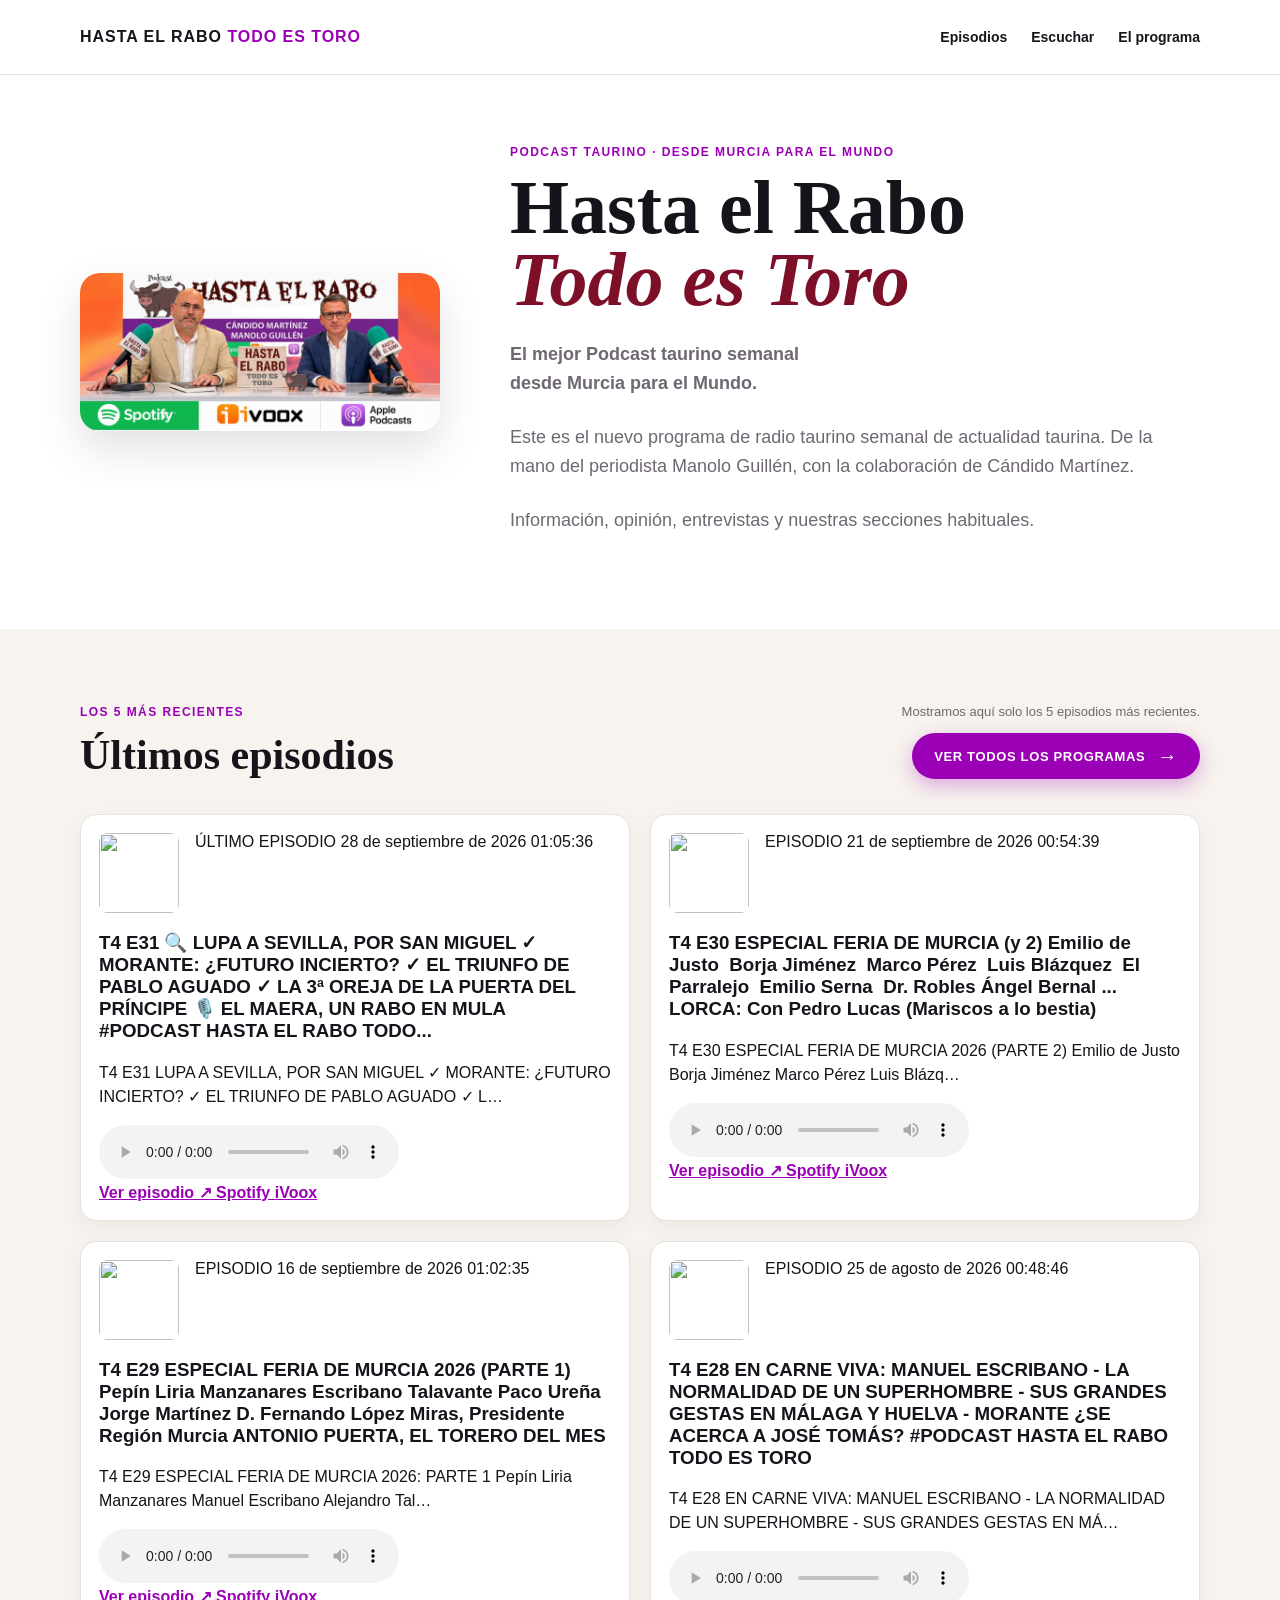
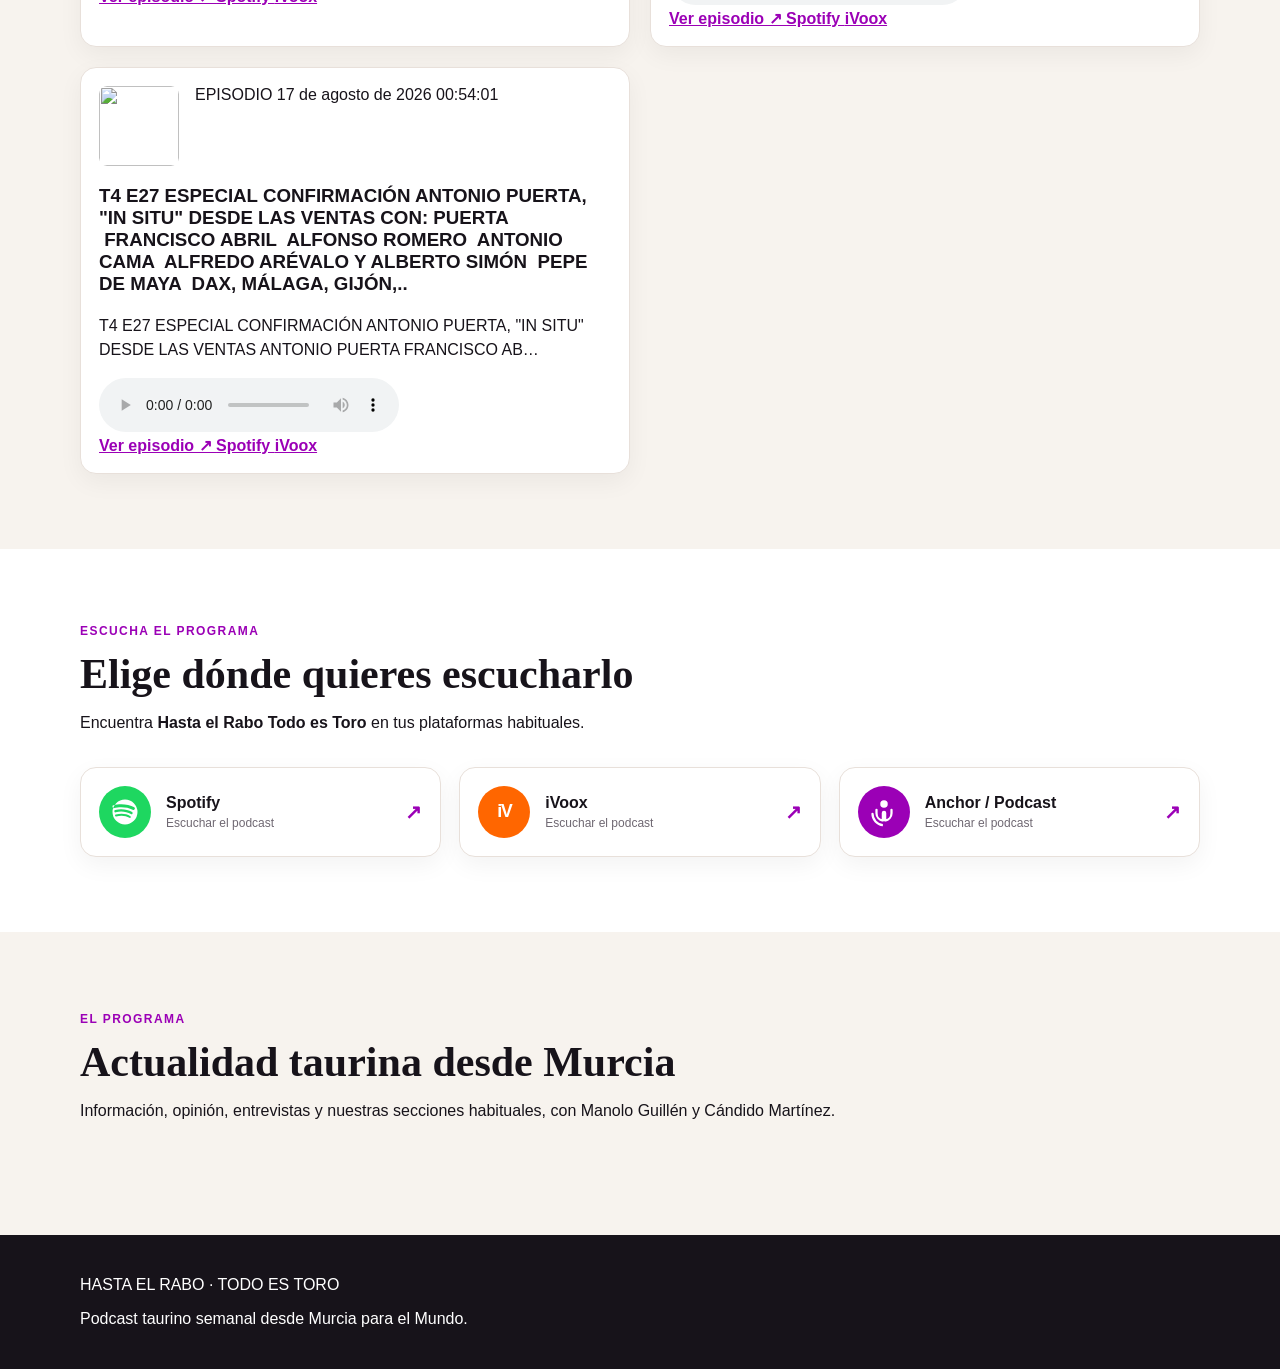
==== index.html @ 79353862 "Revise index.html for podcast branding and metadata Updated HTML structure and metadata for the podc" ====
<!doctype html>
<html lang="es">
<head>
  <meta charset="utf-8">
  <meta name="viewport" content="width=device-width, initial-scale=1">

  <title>Hasta el Rabo Todo es Toro | Podcast taurino</title>

  <meta name="description" content="El mejor Podcast taurino semanal desde Murcia para el Mundo. Información, opinión, entrevistas y actualidad taurina con Manolo Guillén y Cándido Martínez.">

  <link rel="icon" href="favicon.svg" type="image/svg+xml">

  <link rel="stylesheet" href="styles.css?v=11">
</head>

<body>

<header class="topbar">
  <div class="wrap topbar-inner">

    <a class="brand" href="#inicio" aria-label="Hasta el Rabo Todo es Toro">
      HASTA EL RABO <span>TODO ES TORO</span>
    </a>

    <nav aria-label="Navegación principal">
      <a href="#episodios">Episodios</a>
      <a href="#escuchar">Escuchar</a>
      <a href="#programa">El programa</a>
    </nav>

  </div>
</header>

<main id="inicio">

<section class="hero">
  <div class="wrap">

    <div class="logo-card">
      <img
        src="hero.jpg"
        alt="Hasta el Rabo Todo es Toro"
        class="logo"
      >
    </div>

    <div class="hero-copy">

      <p class="kicker">
        PODCAST TAURINO · DESDE MURCIA PARA EL MUNDO
      </p>

      <h1>
        Hasta el Rabo<br>
        <em>Todo es Toro</em>
      </h1>

      <p class="intro">
        <strong>
          El mejor Podcast taurino semanal<br>
          desde Murcia para el Mundo.
        </strong>
      </p>

      <p class="intro">
        Este es el nuevo programa de radio taurino semanal
        de actualidad taurina. De la mano del periodista
        Manolo Guillén, con la colaboración de Cándido Martínez.
      </p>

      <p class="intro">
        Información, opinión, entrevistas y nuestras secciones habituales.
      </p>

    </div>
  </div>
</section>


<section id="episodios" class="episodes-section">

  <div class="wrap">

    <div class="section-heading episode-heading">

      <div>
        <p class="kicker">
          LOS 5 MÁS RECIENTES
        </p>

        <h2>
          Últimos episodios
        </h2>
      </div>

      <div class="rss-note">

        <p>
          Mostramos aquí solo los 5 episodios más recientes.
        </p>

        <a
          class="previous-episodes-button"
          href="episodios.html"
        >
          <span>
            VER TODOS LOS PROGRAMAS
          </span>

          <strong>
            →
          </strong>
        </a>

      </div>
    </div>

    <div
      id="episodes"
      class="episodes-grid"
      aria-live="polite"
    >
      <div class="loading-card">
        Cargando los últimos episodios…
      </div>
    </div>

  </div>
</section>


<section id="escuchar" class="listen-section">

  <div class="wrap">

    <div class="section-heading">

      <p class="kicker">
        ESCUCHA EL PROGRAMA
      </p>

      <h2>
        Elige dónde quieres escucharlo
      </h2>

      <p>
        Encuentra
        <strong>Hasta el Rabo Todo es Toro</strong>
        en tus plataformas habituales.
      </p>

    </div>

    <div class="platform-grid platform-grid-3">

      <a
        class="platform spotify"
        href="https://open.spotify.com/s/gckqUoL"
        target="_blank"
        rel="noopener"
      >

        <span
          class="platform-icon spotify-icon"
          aria-hidden="true"
        >
          <svg
            viewBox="0 0 24 24"
            xmlns="http://www.w3.org/2000/svg"
          >
            <path
              fill="currentColor"
              d="M12 2a10 10 0 1 0 0 20 10 10 0 0 0 0-20Zm4.58 14.42a.75.75 0 0 1-1.03.25c-2.83-1.73-6.39-2.12-10.58-1.16a.75.75 0 1 1-.34-1.46c4.59-1.05 8.52-.61 11.7 1.33.35.21.46.67.25 1.04Zm1.38-3.07a.94.94 0 0 1-1.29.31c-3.24-1.99-8.18-2.57-12.01-1.4a.94.94 0 1 1-.55-1.8c4.38-1.33 9.84-.68 13.54 1.59.44.27.58.85.31 1.3Zm.12-3.2C14.19 7.86 7.4 7.64 3.47 8.83a1.13 1.13 0 1 1-.65-2.16c4.52-1.37 12.04-1.09 16.61 1.62a1.13 1.13 0 0 1-1.35 1.86Z"
            />
          </svg>
        </span>

        <span class="platform-text">
          <strong>Spotify</strong>
          <small>Escuchar el podcast</small>
        </span>

        <b>↗</b>

      </a>


      <a
        class="platform ivoox"
        href="https://www.ivoox.com/podcast-hasta-el-rabo-todo-es-toro_sq_f11846541_amp_1.html"
        target="_blank"
        rel="noopener"
      >

        <span
          class="platform-icon ivoox-icon"
          aria-hidden="true"
        >
          iV
        </span>

        <span class="platform-text">
          <strong>iVoox</strong>
          <small>Escuchar el podcast</small>
        </span>

        <b>↗</b>

      </a>


      <a
        class="platform anchor"
        href="https://anchor.fm/hastaelrabo"
        target="_blank"
        rel="noopener"
      >

        <span
          class="platform-icon podcast-icon"
          aria-hidden="true"
        >
          <svg
            viewBox="0 0 24 24"
            xmlns="http://www.w3.org/2000/svg"
          >
            <path
              fill="currentColor"
              d="M12 2.5a3 3 0 1 0 0 6 3 3 0 0 0 0-6Zm0 8.5a1.8 1.8 0 0 0-1.8 1.8v4.9a1.8 1.8 0 1 0 3.6 0v-4.9A1.8 1.8 0 0 0 12 11Zm-5.1-.8a.9.9 0 0 0-1.8 0v2.7a6.9 6.9 0 0 0 5.9 6.82v-1.84a5.08 5.08 0 0 1-4.1-4.98v-2.7Zm10.2 0v2.7a5.08 5.08 0 0 1-4.1 4.98v1.84a6.9 6.9 0 0 0 5.9-6.82v-2.7a.9.9 0 0 0-1.8 0ZM3.7 13.4a.9.9 0 0 0-1.8 0 10.1 10.1 0 0 0 9.2 10.04V21.6A8.3 8.3 0 0 1 3.7 13.4Z"
            />
          </svg>
        </span>

        <span class="platform-text">
          <strong>Anchor / Podcast</strong>
          <small>Escuchar el podcast</small>
        </span>

        <b>↗</b>

      </a>

    </div>
  </div>
</section>


<section id="programa" class="about-section">

  <div class="wrap">

    <div class="section-heading">

      <p class="kicker">
        EL PROGRAMA
      </p>

      <h2>
        Actualidad taurina desde Murcia
      </h2>

      <p>
        Información, opinión, entrevistas y nuestras secciones habituales,
        con Manolo Guillén y Cándido Martínez.
      </p>

    </div>

  </div>

</section>

</main>


<footer class="footer">

  <div class="wrap">

    <p>
      HASTA EL RABO · TODO ES TORO
    </p>

    <p>
      Podcast taurino semanal desde Murcia para el Mundo.
    </p>

  </div>

</footer>


<script src="script.js?v=9"></script>

</body>
</html>
---- styles.css ----
:root{
--purple:#9b00b6;
--purple-dark:#730087;
--burgundy:#7d1028;
--ink:#17131a;
--muted:#6f6872;
--cream:#f7f3ee;
--white:#fff;
--line:#e8e0da;
--green:#1ed760;
--orange:#ff6600;
}

*{
box-sizing:border-box;
}

html{
scroll-behavior:smooth;
}

body{
margin:0;
background:var(--cream);
color:var(--ink);
font-family:Arial,Helvetica,sans-serif;
}

a{
color:inherit;
}

.wrap{
width:min(1120px,calc(100% - 40px));
margin:0 auto;
}

/* =========================
CABECERA
========================= */

.topbar{
background:#fff;
border-bottom:1px solid var(--line);
}

.topbar-inner{
min-height:74px;
display:flex;
align-items:center;
justify-content:space-between;
gap:30px;
}

.brand{
text-decoration:none;
font-weight:900;
letter-spacing:.06em;
font-size:16px;
}

.brand span{
color:var(--purple);
}

nav{
display:flex;
gap:24px;
}

nav a{
text-decoration:none;
font-size:14px;
font-weight:700;
}

nav a:hover{
color:var(--purple);
}

/* =========================
HERO
========================= */

.hero{
padding:70px 0;
background:#fff;
}

.hero .wrap{
display:grid;
grid-template-columns:360px 1fr;
align-items:center;
gap:70px;
}

.logo-card{
background:#fff;
border-radius:20px;
overflow:hidden;
box-shadow:0 18px 45px rgba(0,0,0,.12);
}

.logo{
display:block;
width:100%;
height:auto;
}

.kicker{
margin:0 0 12px;
color:var(--purple);
font-size:12px;
font-weight:900;
letter-spacing:.12em;
}

h1,
h2{
font-family:Georgia,"Times New Roman",serif;
}

h1{
margin:0;
font-size:clamp(42px,6vw,76px);
line-height:.95;
}

h1 em,
h2 em{
color:var(--burgundy);
}

.intro{
max-width:650px;
color:var(--muted);
font-size:18px;
line-height:1.6;
margin:25px 0;
}

.hero-actions{
display:flex;
align-items:center;
gap:20px;
}

.btn{
display:inline-flex;
align-items:center;
justify-content:center;
min-height:48px;
padding:0 22px;
border-radius:999px;
text-decoration:none;
font-size:13px;
font-weight:900;
}

.btn-purple{
background:var(--purple);
color:#fff;
}

.btn-purple:hover{
background:var(--purple-dark);
}

.text-link{
color:var(--purple);
font-weight:900;
text-decoration:none;
}

/* =========================
EPISODIOS
========================= */

.episodes-section{
padding:75px 0;
}

.section-heading{
margin-bottom:35px;
}

.section-heading h2{
margin:0;
font-size:42px;
}

.episode-heading{
display:flex;
align-items:flex-end;
justify-content:space-between;
gap:30px;
}

.rss-note{
text-align:right;
}

.rss-note p{
margin:0;
color:var(--muted);
font-size:13px;
}

/* =========================
BOTÓN TODOS LOS EPISODIOS
========================= */

.previous-episodes-button{
display:inline-flex !important;
align-items:center !important;
justify-content:center !important;
gap:12px !important;

margin-top:14px !important;
padding:13px 22px !important;

background:var(--purple) !important;
color:#fff !important;

border:0 !important;
border-radius:999px !important;

text-decoration:none !important;

font-size:13px !important;
font-weight:900 !important;
letter-spacing:.05em !important;

box-shadow:0 7px 20px rgba(155,0,182,.30) !important;

transition:
transform .2s ease,
background .2s ease,
box-shadow .2s ease !important;
}

.previous-episodes-button span{
color:#fff !important;
}

.previous-episodes-button strong{
color:#fff !important;
font-size:20px !important;
line-height:1 !important;
}

.previous-episodes-button:hover{
background:var(--purple-dark) !important;
color:#fff !important;
transform:translateY(-2px) !important;
box-shadow:0 10px 25px rgba(155,0,182,.38) !important;
}

/* =========================
GRID EPISODIOS
========================= */

.episodes-grid{
display:grid;
grid-template-columns:repeat(2,minmax(0,1fr));
gap:20px;
}

.loading-card{
padding:30px;
background:#fff;
border:1px solid var(--line);
border-radius:16px;
color:var(--muted);
}

/* =========================
TARJETAS EPISODIOS
========================= */

.episode-card{
background:#fff;
border:1px solid var(--line);
border-radius:16px;
padding:18px;
box-shadow:0 8px 25px rgba(0,0,0,.05);
}

.episode-top{
display:flex;
gap:16px;
align-items:flex-start;
}

.episode-cover{
width:80px !important;
height:80px !important;
min-width:80px !important;
max-width:80px !important;
min-height:80px !important;
max-height:80px !important;
flex:0 0 80px !important;

overflow:hidden !important;
border-radius:8px;
}

.episode-cover img{
display:block !important;

width:80px !important;
height:80px !important;

min-width:80px !important;
max-width:80px !important;
min-height:80px !important;
max-height:80px !important;

object-fit:cover !important;
border-radius:8px;
}

.episode-art{
width:80px !important;
height:80px !important;
min-width:80px !important;
max-width:80px !important;
min-height:80px !important;
max-height:80px !important;

display:flex;
align-items:center;
justify-content:center;

background:var(--burgundy);
color:#fff;

font-family:Georgia,"Times New Roman",serif;
font-weight:900;
font-size:16px;
}

.episode-meta{
min-width:0;
}

.episode-meta h3{
margin:4px 0 7px;
font-family:Georgia,"Times New Roman",serif;
font-size:20px;
line-height:1.15;
}

.episode-meta p{
margin:0;
color:var(--muted);
font-size:12px;
}

.episode-card p{
line-height:1.5;
}

.episode-card .episode-description{
color:var(--muted);
font-size:14px;
margin:18px 0;
}

.episode-card a{
color:var(--purple);
font-weight:900;
}

/* =========================
ESCUCHAR
========================= */

.listen-section{
padding:75px 0;
background:#fff;
}

.platform-grid{
display:grid;
gap:18px;
}

.platform-grid-3{
grid-template-columns:repeat(3,minmax(0,1fr));
}

.platform{
min-height:88px;
display:flex;
align-items:center;
gap:15px;

padding:18px;

background:#fff;
border:1px solid var(--line);
border-radius:16px;

text-decoration:none;

box-shadow:0 8px 25px rgba(0,0,0,.05);

transition:
transform .2s ease,
box-shadow .2s ease;
}

.platform:hover{
transform:translateY(-3px);
box-shadow:0 12px 30px rgba(0,0,0,.10);
}

/* =========================
ICONOS PLATAFORMAS
========================= */

.platform-icon{
width:52px !important;
height:52px !important;
min-width:52px !important;
max-width:52px !important;

display:flex !important;
align-items:center !important;
justify-content:center !important;

border-radius:50% !important;

flex:0 0 52px !important;

font-weight:900;
}

.platform-icon svg{
display:block !important;
width:30px !important;
height:30px !important;
fill:currentColor !important;
}

.spotify-icon{
background:var(--green) !important;
color:#fff !important;
}

.ivoox-icon{
background:var(--orange) !important;
color:#fff !important;

font-family:Arial,Helvetica,sans-serif;
font-size:18px !important;
letter-spacing:-.08em;
}

.podcast-icon{
background:var(--purple) !important;
color:#fff !important;
}

.platform-text{
flex:1;
min-width:0;
}

.platform-text strong{
display:block;
font-size:16px;
line-height:1.2;
}

.platform-text small{
display:block;
color:var(--muted);
margin-top:4px;
font-size:12px;
}

.platform b{
color:var(--purple);
font-size:20px;
}

/* =========================
SOBRE EL PROGRAMA
========================= */

.about-section{
padding:80px 0;
}

.about-grid{
display:grid;
grid-template-columns:1fr 1fr;
gap:70px;
align-items:start;
}

.about-title h2{
margin:0;
font-size:42px;
line-height:1.05;
}

.about-copy{
color:var(--muted);
line-height:1.7;
font-size:16px;
}

.hosts{
display:flex;
flex-wrap:wrap;
align-items:center;
gap:10px;
margin-top:25px;

color:var(--ink);
font-weight:900;
font-size:12px;
letter-spacing:.06em;
}

.hosts i{
color:var(--purple);
}

/* =========================
CTA
========================= */

.cta-section{
padding:30px 0 80px;
}

.cta-box{
padding:40px;
background:var(--burgundy);
color:#fff;
border-radius:22px;

display:flex;
align-items:center;
justify-content:space-between;
gap:30px;
}

.cta-box .kicker{
color:#fff;
}

.cta-box h2{
margin:0;
font-size:36px;
}

.btn-white{
background:#fff;
color:var(--burgundy);
}

/* =========================
FOOTER
========================= */

footer{
background:#17131a;
color:#fff;
padding:25px 0;
}

.footer-inner{
display:flex;
justify-content:space-between;
gap:20px;

font-size:12px;
}

.footer-inner span{
color:#aaa;
}

/* =========================
MÓVIL
========================= */

@media (max-width:800px){

.hero .wrap{
grid-template-columns:1fr;
gap:35px;
}

.logo-card{
max-width:420px;
margin:0 auto;
}

.episode-heading{
align-items:flex-start;
flex-direction:column;
}

.rss-note{
text-align:left;
}

.episodes-grid{
grid-template-columns:1fr;
}

.platform-grid-3{
grid-template-columns:1fr;
}

.about-grid{
grid-template-columns:1fr;
gap:35px;
}

.cta-box{
flex-direction:column;
align-items:flex-start;
}

}

@media (max-width:600px){

.wrap{
width:min(100% - 28px,1120px);
}

.topbar-inner{
min-height:65px;
}

nav{
gap:12px;
}

nav a{
font-size:12px;
}

.hero{
padding:45px 0;
}

h1{
font-size:46px;
}

.section-heading h2{
font-size:34px;
}

.about-title h2{
font-size:34px;
}

.cta-box{
padding:30px;
}

.cta-box h2{
font-size:30px;
}

.footer-inner{
flex-direction:column;
}

/* BOTÓN EN MÓVIL */

.previous-episodes-button{
width:100% !important;
margin-top:14px !important;
padding:14px 18px !important;
}

/* PORTADAS EN MÓVIL */

.episode-cover{
width:80px !important;
height:80px !important;
min-width:80px !important;
max-width:80px !important;
min-height:80px !important;
max-height:80px !important;
flex:0 0 80px !important;
}

.episode-cover img{
width:80px !important;
height:80px !important;
min-width:80px !important;
max-width:80px !important;
min-height:80px !important;
max-height:80px !important;
}

.episode-art{
width:80px !important;
height:80px !important;
min-width:80px !important;
min-height:80px !important;
max-width:80px !important;
max-height:80px !important;
font-size:15px;
}

}
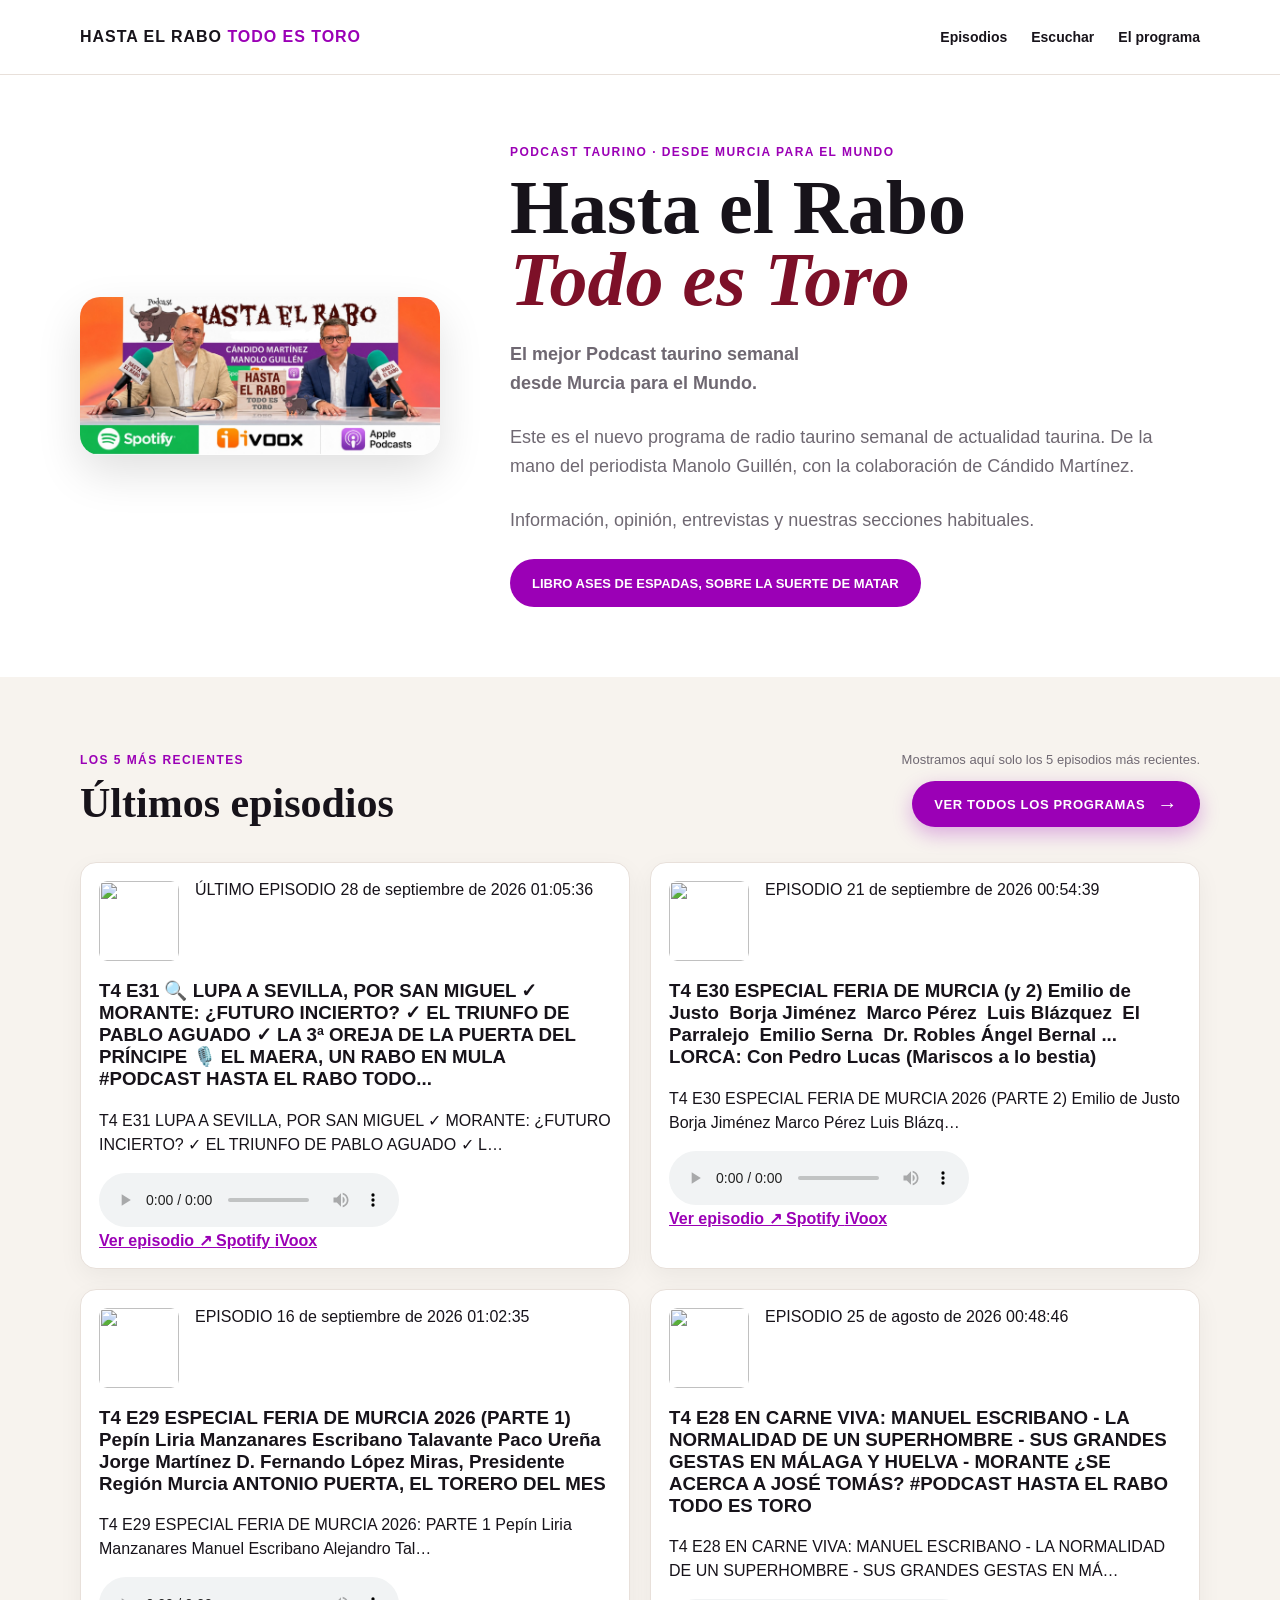
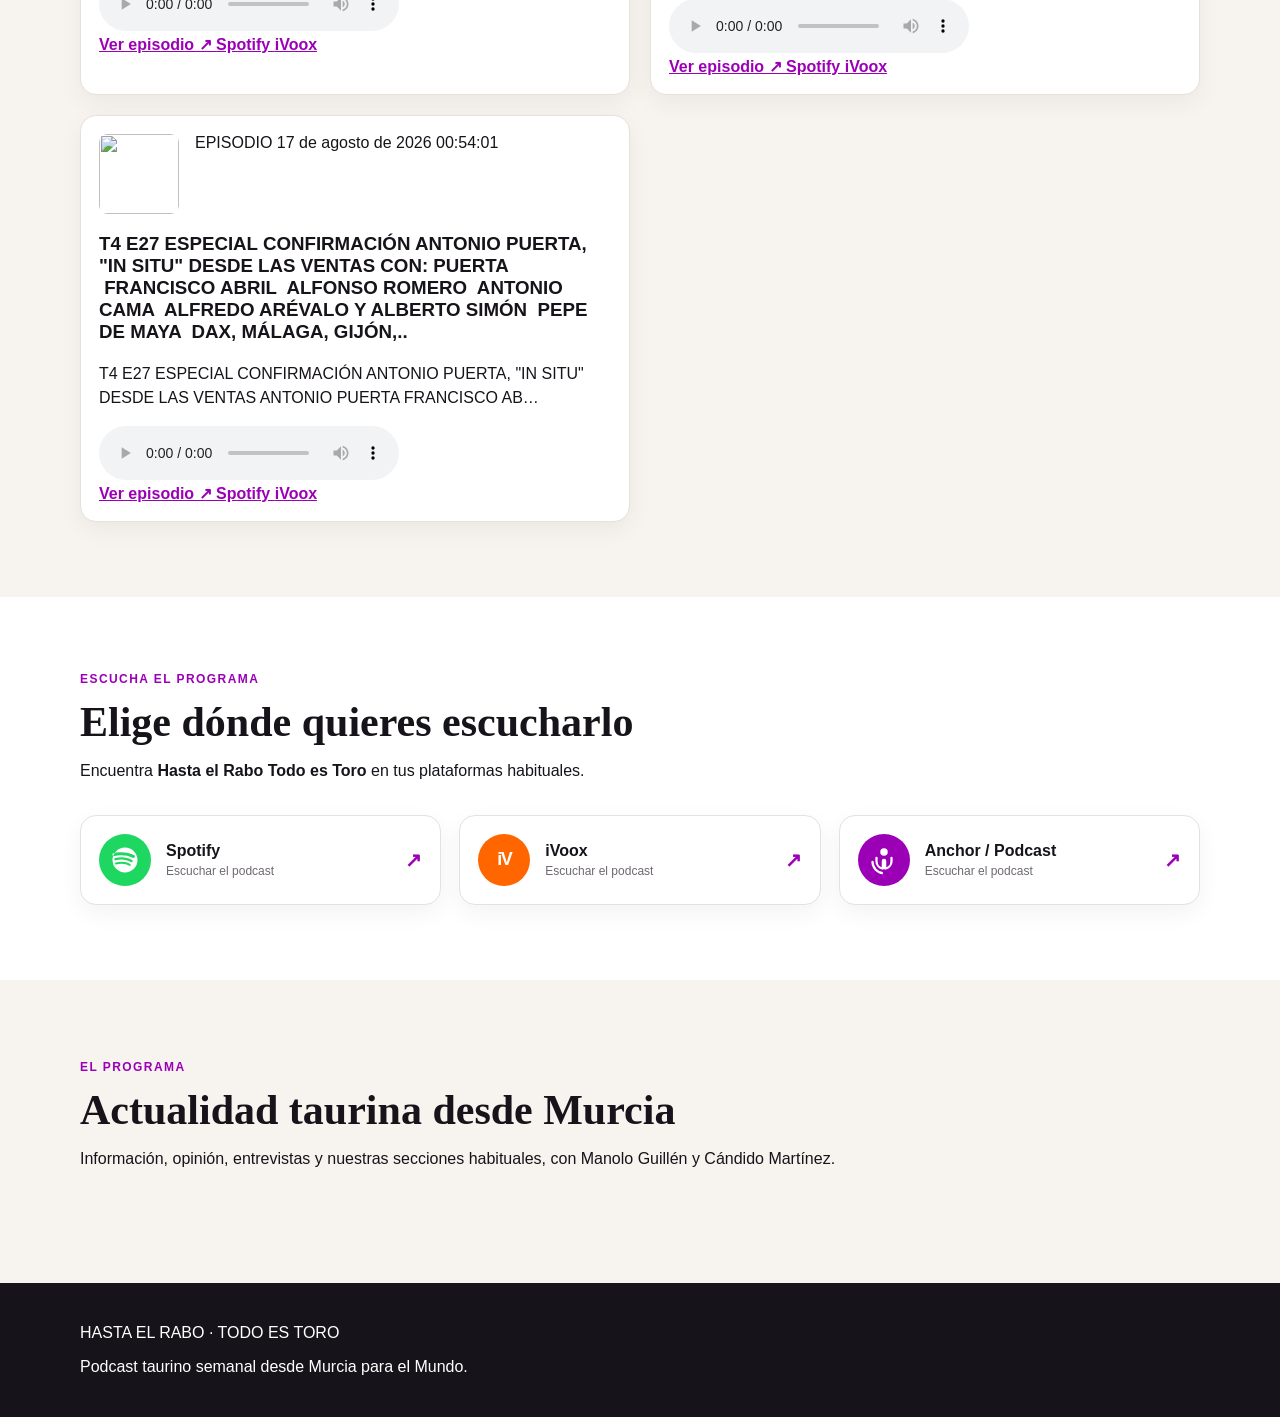
==== commit 60a2de0d: "Add hero actions section with link to 'LIBRO ASES DE ESPADAS'" ====
--- a/index.html
+++ b/index.html
@@ -71,7 +71,14 @@
       <p class="intro">
         Información, opinión, entrevistas y nuestras secciones habituales.
       </p>
-
+<div class="hero-actions">
+  <a
+    class="btn btn-purple"
+    href="libroases/"
+  >
+    LIBRO ASES DE ESPADAS, SOBRE LA SUERTE DE MATAR
+  </a>
+</div>
     </div>
   </div>
 </section>
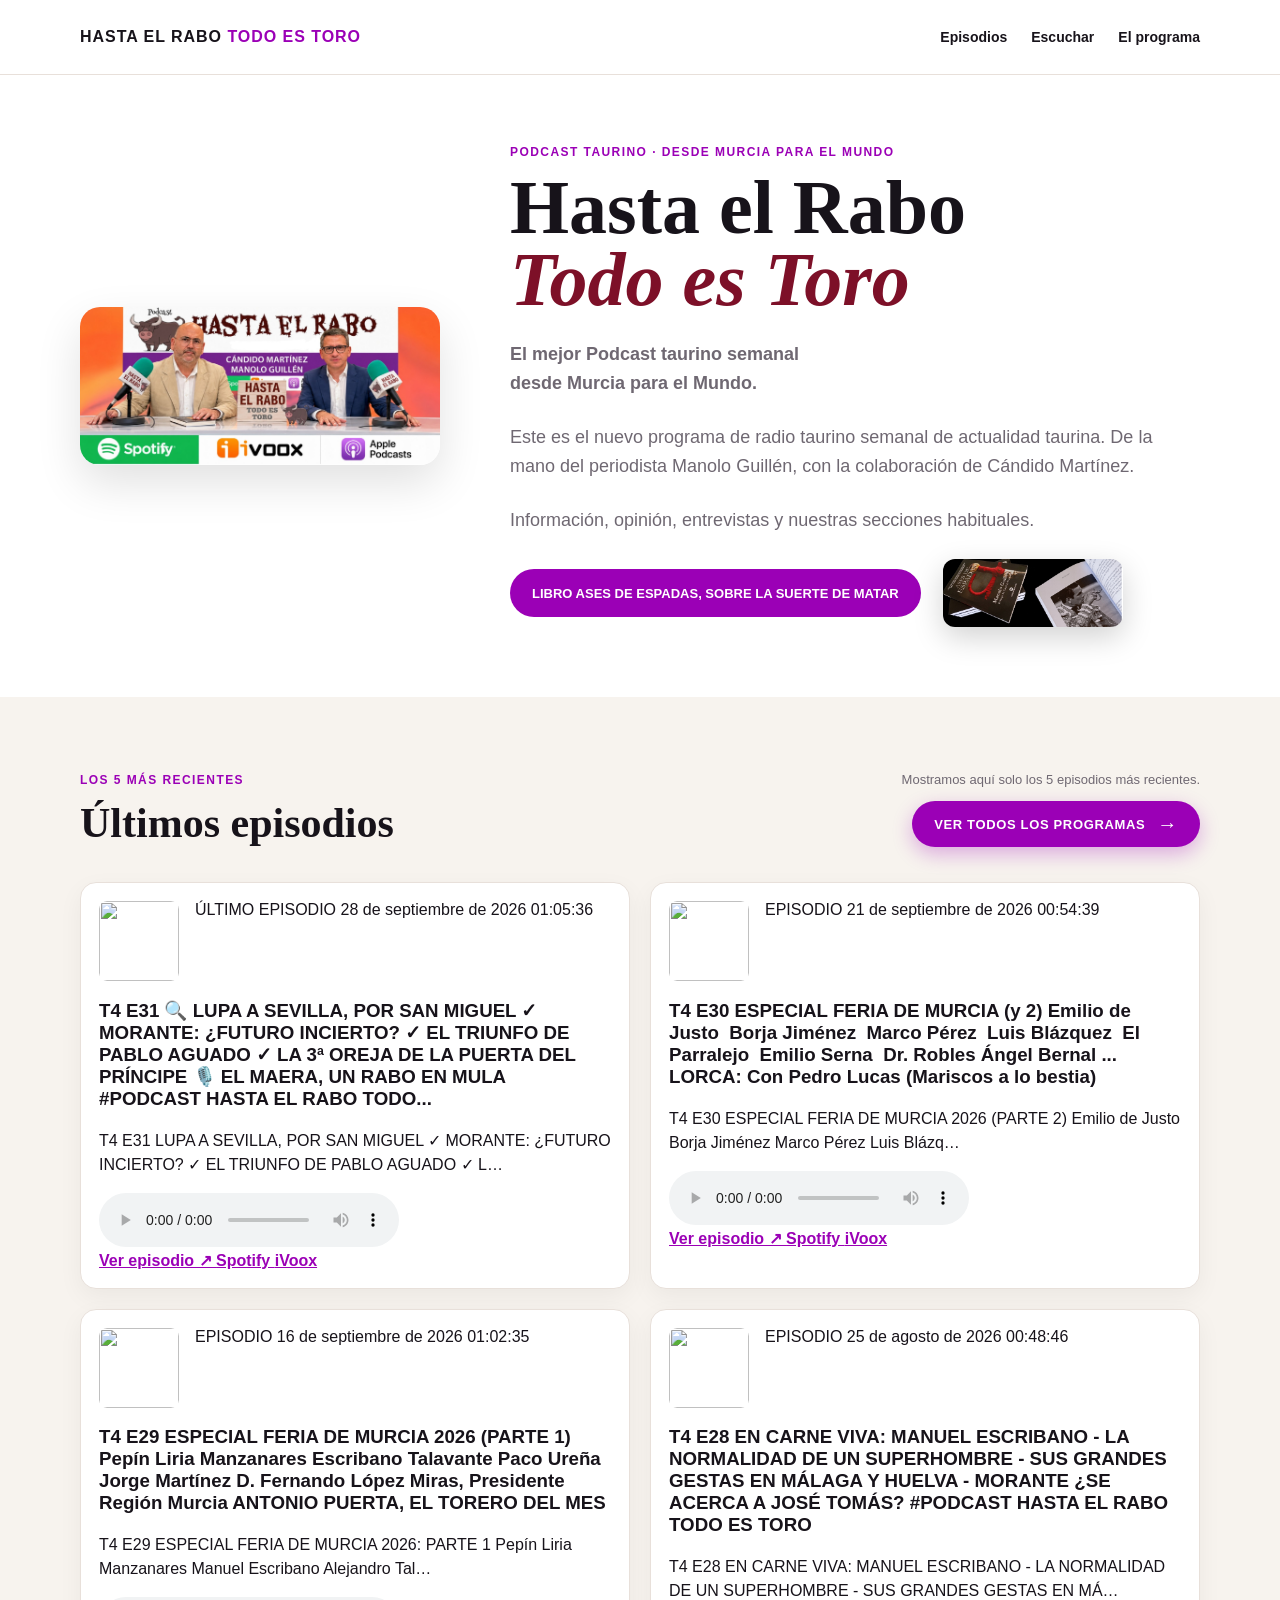
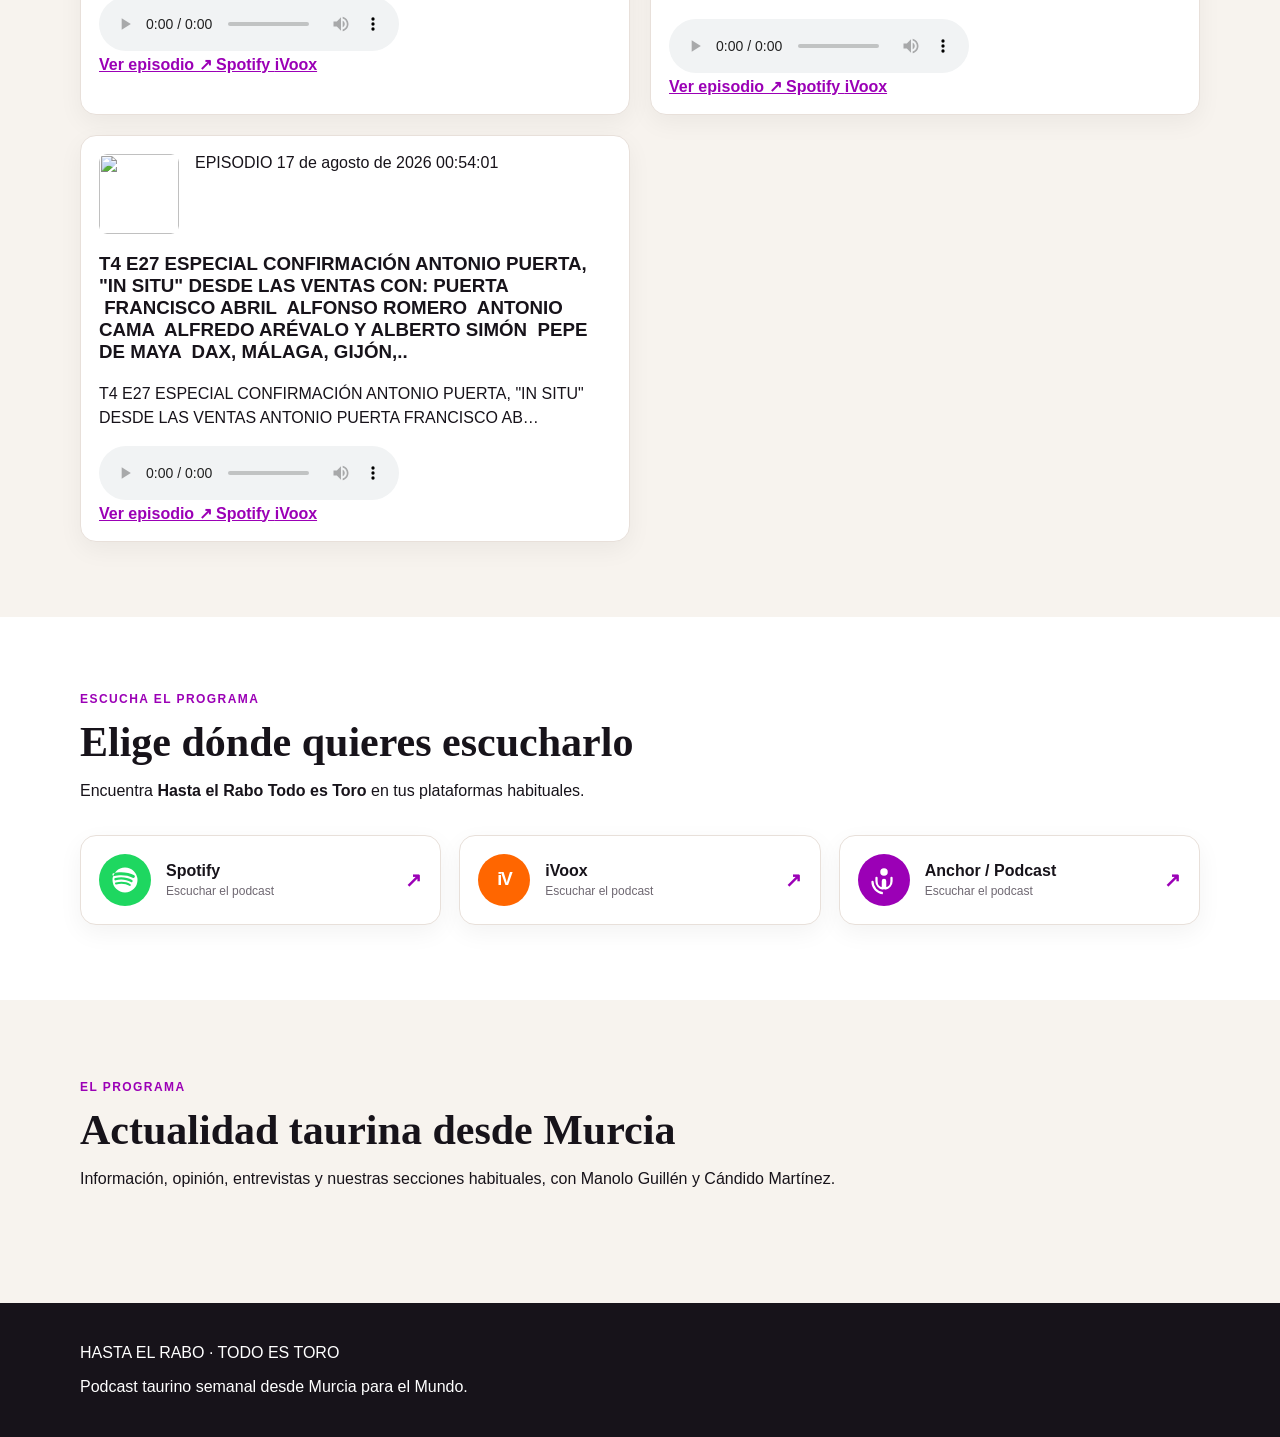
==== commit a5c02db0: "Update index.html with new styles and links Updated the stylesheet version and added styles for hero" ====
--- a/index.html
+++ b/index.html
@@ -10,7 +10,49 @@
 
   <link rel="icon" href="favicon.svg" type="image/svg+xml">
 
-  <link rel="stylesheet" href="styles.css?v=11">
+  <link rel="stylesheet" href="styles.css?v=12">
+
+  <style>
+    /* Estilos para la imagen del libro junto al botón */
+    .hero-actions {
+      display: flex;
+      align-items: center;
+      gap: 22px;
+      flex-wrap: wrap;
+    }
+
+    .libro-thumb {
+      display: block;
+      flex-shrink: 0;
+      border-radius: 12px;
+      overflow: hidden;
+      box-shadow: 0 10px 30px rgba(0,0,0,.18);
+      transition: transform .2s ease, box-shadow .2s ease;
+      line-height: 0;
+    }
+
+    .libro-thumb img {
+      display: block;
+      width: 180px;
+      height: auto;
+    }
+
+    .libro-thumb:hover {
+      transform: translateY(-3px);
+      box-shadow: 0 14px 35px rgba(0,0,0,.25);
+    }
+
+    @media (max-width: 800px) {
+      .hero-actions {
+        flex-direction: column;
+        align-items: flex-start;
+        gap: 18px;
+      }
+      .libro-thumb img {
+        width: 160px;
+      }
+    }
+  </style>
 </head>
 
 <body>
@@ -71,18 +113,27 @@
       <p class="intro">
         Información, opinión, entrevistas y nuestras secciones habituales.
       </p>
-<div class="hero-actions">
-  <a
-    class="btn btn-purple"
-    href="libroases/"
-  >
-    LIBRO ASES DE ESPADAS, SOBRE LA SUERTE DE MATAR
-  </a>
-</div>
+
+      <div class="hero-actions">
+        <a
+          class="btn btn-purple"
+          href="libroases/"
+        >
+          LIBRO ASES DE ESPADAS, SOBRE LA SUERTE DE MATAR
+        </a>
+
+        <a href="libroases/" class="libro-thumb" title="Ver libro Ases de Espadas">
+          <img
+            src="IMG_20261002_003037.jpg"
+            alt="Ases de Espadas - Manolo Guillén"
+            width="180"
+          >
+        </a>
+      </div>
+
     </div>
   </div>
 </section>
-
 
 <section id="episodios" class="episodes-section">
 
@@ -134,7 +185,6 @@
 
   </div>
 </section>
-
 
 <section id="escuchar" class="listen-section">
 
@@ -191,7 +241,6 @@
 
       </a>
 
-
       <a
         class="platform ivoox"
         href="https://www.ivoox.com/podcast-hasta-el-rabo-todo-es-toro_sq_f11846541_amp_1.html"
@@ -214,7 +263,6 @@
         <b>↗</b>
 
       </a>
-
 
       <a
         class="platform anchor"
@@ -251,7 +299,6 @@
   </div>
 </section>
 
-
 <section id="programa" class="about-section">
 
   <div class="wrap">
@@ -279,7 +326,6 @@
 
 </main>
 
-
 <footer class="footer">
 
   <div class="wrap">
@@ -296,7 +342,6 @@
 
 </footer>
 
-
 <script src="script.js?v=9"></script>
 
 </body>
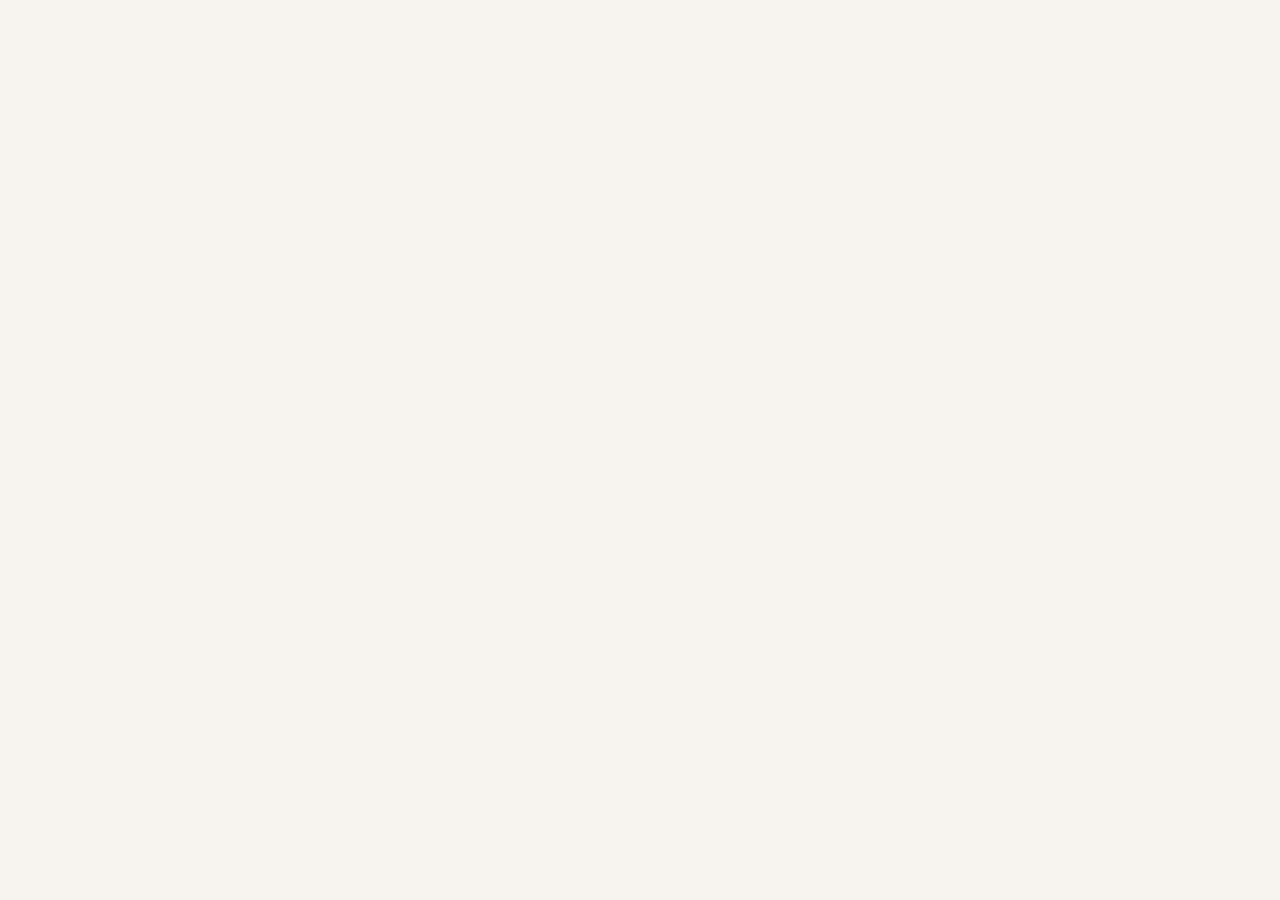
==== commit 3ada2b25: "Update styles and structure in index.html" ====
--- a/index.html
+++ b/index.html
@@ -10,339 +10,52 @@
 
   <link rel="icon" href="favicon.svg" type="image/svg+xml">
 
-  <link rel="stylesheet" href="styles.css?v=12">
+  <link rel="stylesheet" href="styles.css?v=13">
 
   <style>
-    /* Estilos para la imagen del libro junto al botón */
+    /* Botón del libro con imagen integrada a ancho completo */
     .hero-actions {
       display: flex;
-      align-items: center;
-      gap: 22px;
+      align-items: flex-start;
+      gap: 20px;
       flex-wrap: wrap;
     }
 
-    .libro-thumb {
-      display: block;
-      flex-shrink: 0;
-      border-radius: 12px;
+    .btn-libro {
+      display: flex;
+      flex-direction: column;
+      align-items: stretch;
+      width: 100%;
+      max-width: 340px;
+      padding: 0;
+      border-radius: 16px;
       overflow: hidden;
-      box-shadow: 0 10px 30px rgba(0,0,0,.18);
-      transition: transform .2s ease, box-shadow .2s ease;
-      line-height: 0;
+      background: var(--purple, #9b00b6);
+      color: #fff;
+      text-decoration: none;
+      box-shadow: 0 10px 28px rgba(155, 0, 182, 0.28);
+      transition: transform 0.2s ease, box-shadow 0.2s ease, background 0.2s ease;
     }
 
-    .libro-thumb img {
-      display: block;
-      width: 180px;
-      height: auto;
+    .btn-libro:hover {
+      background: var(--purple-dark, #730087);
+      transform: translateY(-3px);
+      box-shadow: 0 14px 34px rgba(155, 0, 182, 0.38);
     }
 
-    .libro-thumb:hover {
-      transform: translateY(-3px);
-      box-shadow: 0 14px 35px rgba(0,0,0,.25);
+    .btn-libro img {
+      display: block;
+      width: 100%;
+      height: auto;
+      object-fit: cover;
+      border-radius: 0;
     }
 
-    @media (max-width: 800px) {
-      .hero-actions {
-        flex-direction: column;
-        align-items: flex-start;
-        gap: 18px;
-      }
-      .libro-thumb img {
-        width: 160px;
-      }
-    }
-  </style>
-</head>
-
-<body>
-
-<header class="topbar">
-  <div class="wrap topbar-inner">
-
-    <a class="brand" href="#inicio" aria-label="Hasta el Rabo Todo es Toro">
-      HASTA EL RABO <span>TODO ES TORO</span>
-    </a>
-
-    <nav aria-label="Navegación principal">
-      <a href="#episodios">Episodios</a>
-      <a href="#escuchar">Escuchar</a>
-      <a href="#programa">El programa</a>
-    </nav>
-
-  </div>
-</header>
-
-<main id="inicio">
-
-<section class="hero">
-  <div class="wrap">
-
-    <div class="logo-card">
-      <img
-        src="hero.jpg"
-        alt="Hasta el Rabo Todo es Toro"
-        class="logo"
-      >
-    </div>
-
-    <div class="hero-copy">
-
-      <p class="kicker">
-        PODCAST TAURINO · DESDE MURCIA PARA EL MUNDO
-      </p>
-
-      <h1>
-        Hasta el Rabo<br>
-        <em>Todo es Toro</em>
-      </h1>
-
-      <p class="intro">
-        <strong>
-          El mejor Podcast taurino semanal<br>
-          desde Murcia para el Mundo.
-        </strong>
-      </p>
-
-      <p class="intro">
-        Este es el nuevo programa de radio taurino semanal
-        de actualidad taurina. De la mano del periodista
-        Manolo Guillén, con la colaboración de Cándido Martínez.
-      </p>
-
-      <p class="intro">
-        Información, opinión, entrevistas y nuestras secciones habituales.
-      </p>
-
-      <div class="hero-actions">
-        <a
-          class="btn btn-purple"
-          href="libroases/"
-        >
-          LIBRO ASES DE ESPADAS, SOBRE LA SUERTE DE MATAR
-        </a>
-
-        <a href="libroases/" class="libro-thumb" title="Ver libro Ases de Espadas">
-          <img
-            src="IMG_20261002_003037.jpg"
-            alt="Ases de Espadas - Manolo Guillén"
-            width="180"
-          >
-        </a>
-      </div>
-
-    </div>
-  </div>
-</section>
-
-<section id="episodios" class="episodes-section">
-
-  <div class="wrap">
-
-    <div class="section-heading episode-heading">
-
-      <div>
-        <p class="kicker">
-          LOS 5 MÁS RECIENTES
-        </p>
-
-        <h2>
-          Últimos episodios
-        </h2>
-      </div>
-
-      <div class="rss-note">
-
-        <p>
-          Mostramos aquí solo los 5 episodios más recientes.
-        </p>
-
-        <a
-          class="previous-episodes-button"
-          href="episodios.html"
-        >
-          <span>
-            VER TODOS LOS PROGRAMAS
-          </span>
-
-          <strong>
-            →
-          </strong>
-        </a>
-
-      </div>
-    </div>
-
-    <div
-      id="episodes"
-      class="episodes-grid"
-      aria-live="polite"
-    >
-      <div class="loading-card">
-        Cargando los últimos episodios…
-      </div>
-    </div>
-
-  </div>
-</section>
-
-<section id="escuchar" class="listen-section">
-
-  <div class="wrap">
-
-    <div class="section-heading">
-
-      <p class="kicker">
-        ESCUCHA EL PROGRAMA
-      </p>
-
-      <h2>
-        Elige dónde quieres escucharlo
-      </h2>
-
-      <p>
-        Encuentra
-        <strong>Hasta el Rabo Todo es Toro</strong>
-        en tus plataformas habituales.
-      </p>
-
-    </div>
-
-    <div class="platform-grid platform-grid-3">
-
-      <a
-        class="platform spotify"
-        href="https://open.spotify.com/s/gckqUoL"
-        target="_blank"
-        rel="noopener"
-      >
-
-        <span
-          class="platform-icon spotify-icon"
-          aria-hidden="true"
-        >
-          <svg
-            viewBox="0 0 24 24"
-            xmlns="http://www.w3.org/2000/svg"
-          >
-            <path
-              fill="currentColor"
-              d="M12 2a10 10 0 1 0 0 20 10 10 0 0 0 0-20Zm4.58 14.42a.75.75 0 0 1-1.03.25c-2.83-1.73-6.39-2.12-10.58-1.16a.75.75 0 1 1-.34-1.46c4.59-1.05 8.52-.61 11.7 1.33.35.21.46.67.25 1.04Zm1.38-3.07a.94.94 0 0 1-1.29.31c-3.24-1.99-8.18-2.57-12.01-1.4a.94.94 0 1 1-.55-1.8c4.38-1.33 9.84-.68 13.54 1.59.44.27.58.85.31 1.3Zm.12-3.2C14.19 7.86 7.4 7.64 3.47 8.83a1.13 1.13 0 1 1-.65-2.16c4.52-1.37 12.04-1.09 16.61 1.62a1.13 1.13 0 0 1-1.35 1.86Z"
-            />
-          </svg>
-        </span>
-
-        <span class="platform-text">
-          <strong>Spotify</strong>
-          <small>Escuchar el podcast</small>
-        </span>
-
-        <b>↗</b>
-
-      </a>
-
-      <a
-        class="platform ivoox"
-        href="https://www.ivoox.com/podcast-hasta-el-rabo-todo-es-toro_sq_f11846541_amp_1.html"
-        target="_blank"
-        rel="noopener"
-      >
-
-        <span
-          class="platform-icon ivoox-icon"
-          aria-hidden="true"
-        >
-          iV
-        </span>
-
-        <span class="platform-text">
-          <strong>iVoox</strong>
-          <small>Escuchar el podcast</small>
-        </span>
-
-        <b>↗</b>
-
-      </a>
-
-      <a
-        class="platform anchor"
-        href="https://anchor.fm/hastaelrabo"
-        target="_blank"
-        rel="noopener"
-      >
-
-        <span
-          class="platform-icon podcast-icon"
-          aria-hidden="true"
-        >
-          <svg
-            viewBox="0 0 24 24"
-            xmlns="http://www.w3.org/2000/svg"
-          >
-            <path
-              fill="currentColor"
-              d="M12 2.5a3 3 0 1 0 0 6 3 3 0 0 0 0-6Zm0 8.5a1.8 1.8 0 0 0-1.8 1.8v4.9a1.8 1.8 0 1 0 3.6 0v-4.9A1.8 1.8 0 0 0 12 11Zm-5.1-.8a.9.9 0 0 0-1.8 0v2.7a6.9 6.9 0 0 0 5.9 6.82v-1.84a5.08 5.08 0 0 1-4.1-4.98v-2.7Zm10.2 0v2.7a5.08 5.08 0 0 1-4.1 4.98v1.84a6.9 6.9 0 0 0 5.9-6.82v-2.7a.9.9 0 0 0-1.8 0ZM3.7 13.4a.9.9 0 0 0-1.8 0 10.1 10.1 0 0 0 9.2 10.04V21.6A8.3 8.3 0 0 1 3.7 13.4Z"
-            />
-          </svg>
-        </span>
-
-        <span class="platform-text">
-          <strong>Anchor / Podcast</strong>
-          <small>Escuchar el podcast</small>
-        </span>
-
-        <b>↗</b>
-
-      </a>
-
-    </div>
-  </div>
-</section>
-
-<section id="programa" class="about-section">
-
-  <div class="wrap">
-
-    <div class="section-heading">
-
-      <p class="kicker">
-        EL PROGRAMA
-      </p>
-
-      <h2>
-        Actualidad taurina desde Murcia
-      </h2>
-
-      <p>
-        Información, opinión, entrevistas y nuestras secciones habituales,
-        con Manolo Guillén y Cándido Martínez.
-      </p>
-
-    </div>
-
-  </div>
-
-</section>
-
-</main>
-
-<footer class="footer">
-
-  <div class="wrap">
-
-    <p>
-      HASTA EL RABO · TODO ES TORO
-    </p>
-
-    <p>
-      Podcast taurino semanal desde Murcia para el Mundo.
-    </p>
-
-  </div>
-
-</footer>
-
-<script src="script.js?v=9"></script>
-
-</body>
-</html>
+    .btn-libro span {
+      display: block;
+      padding: 14px 18px;
+      font-size: 13px;
+      font-weight: 900;
+      text-align: center;
+      line-height: 1.35;
+      letter-spacing: 0.
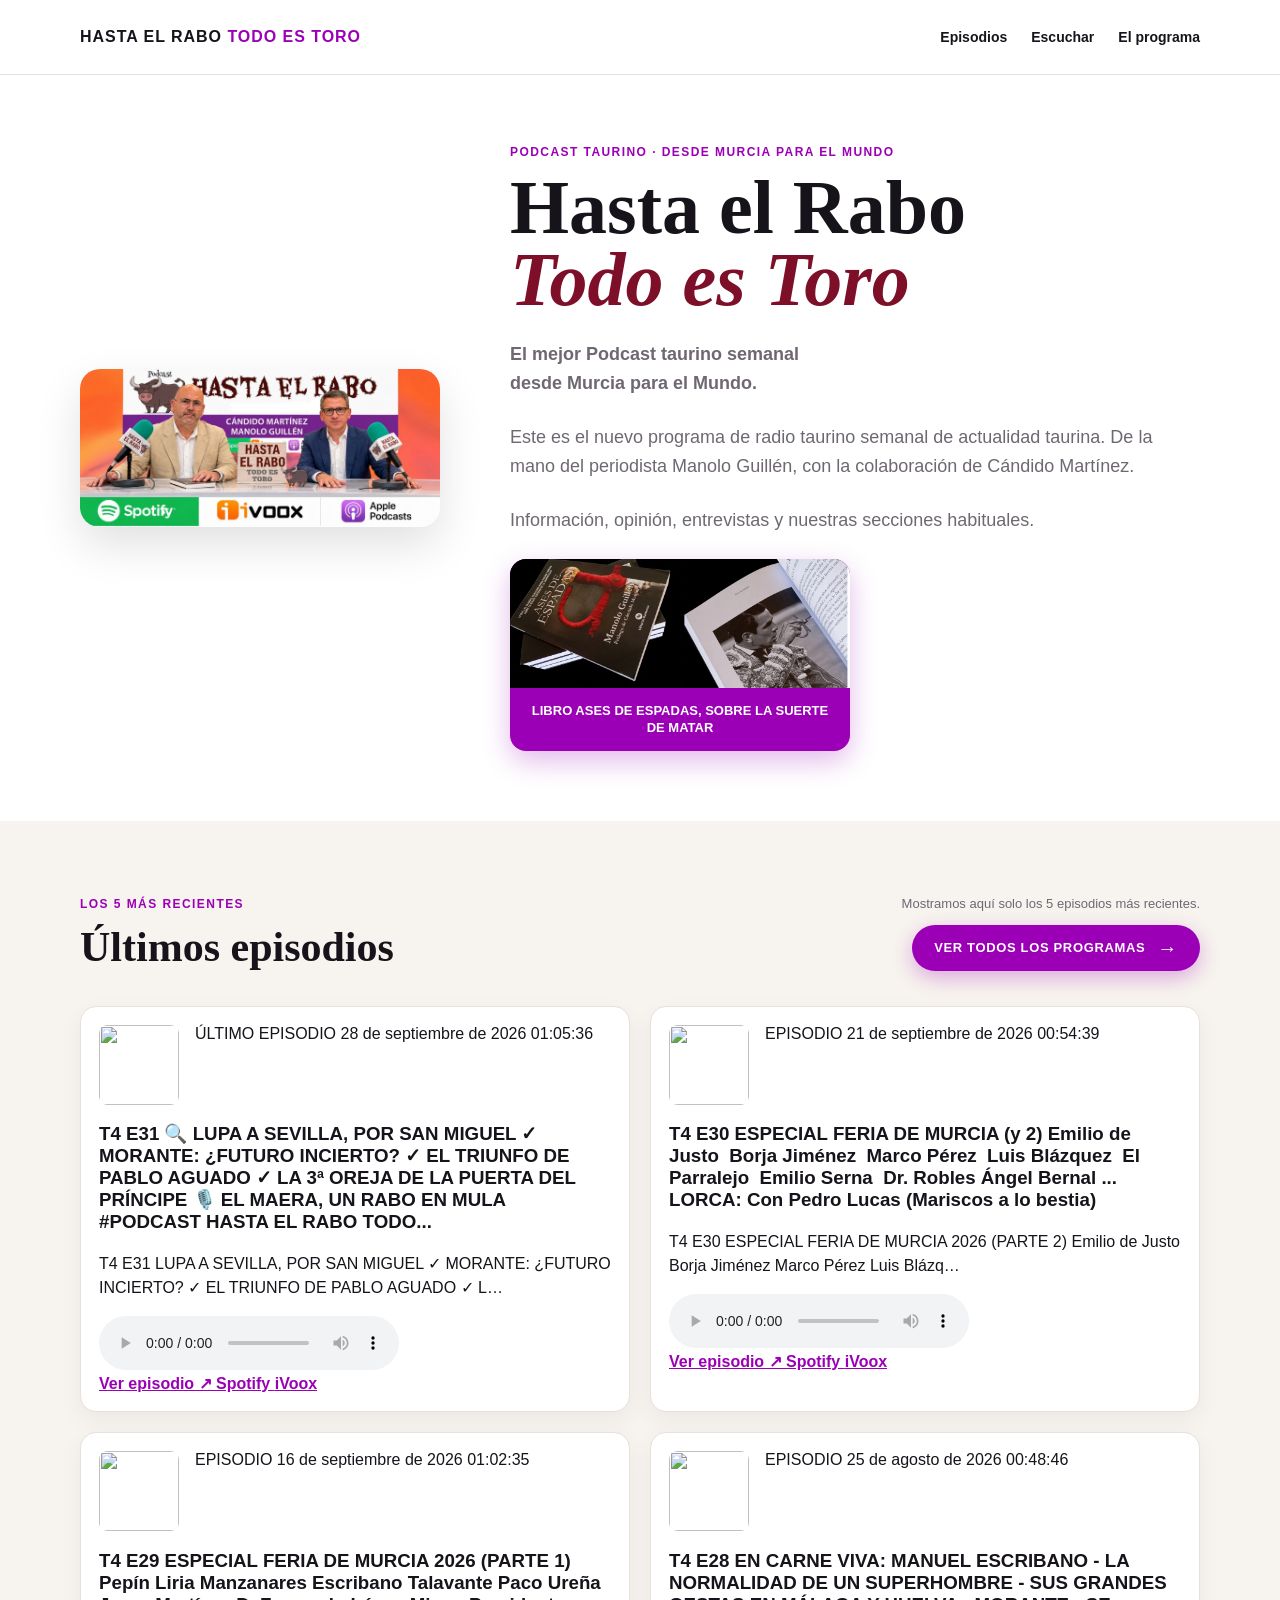
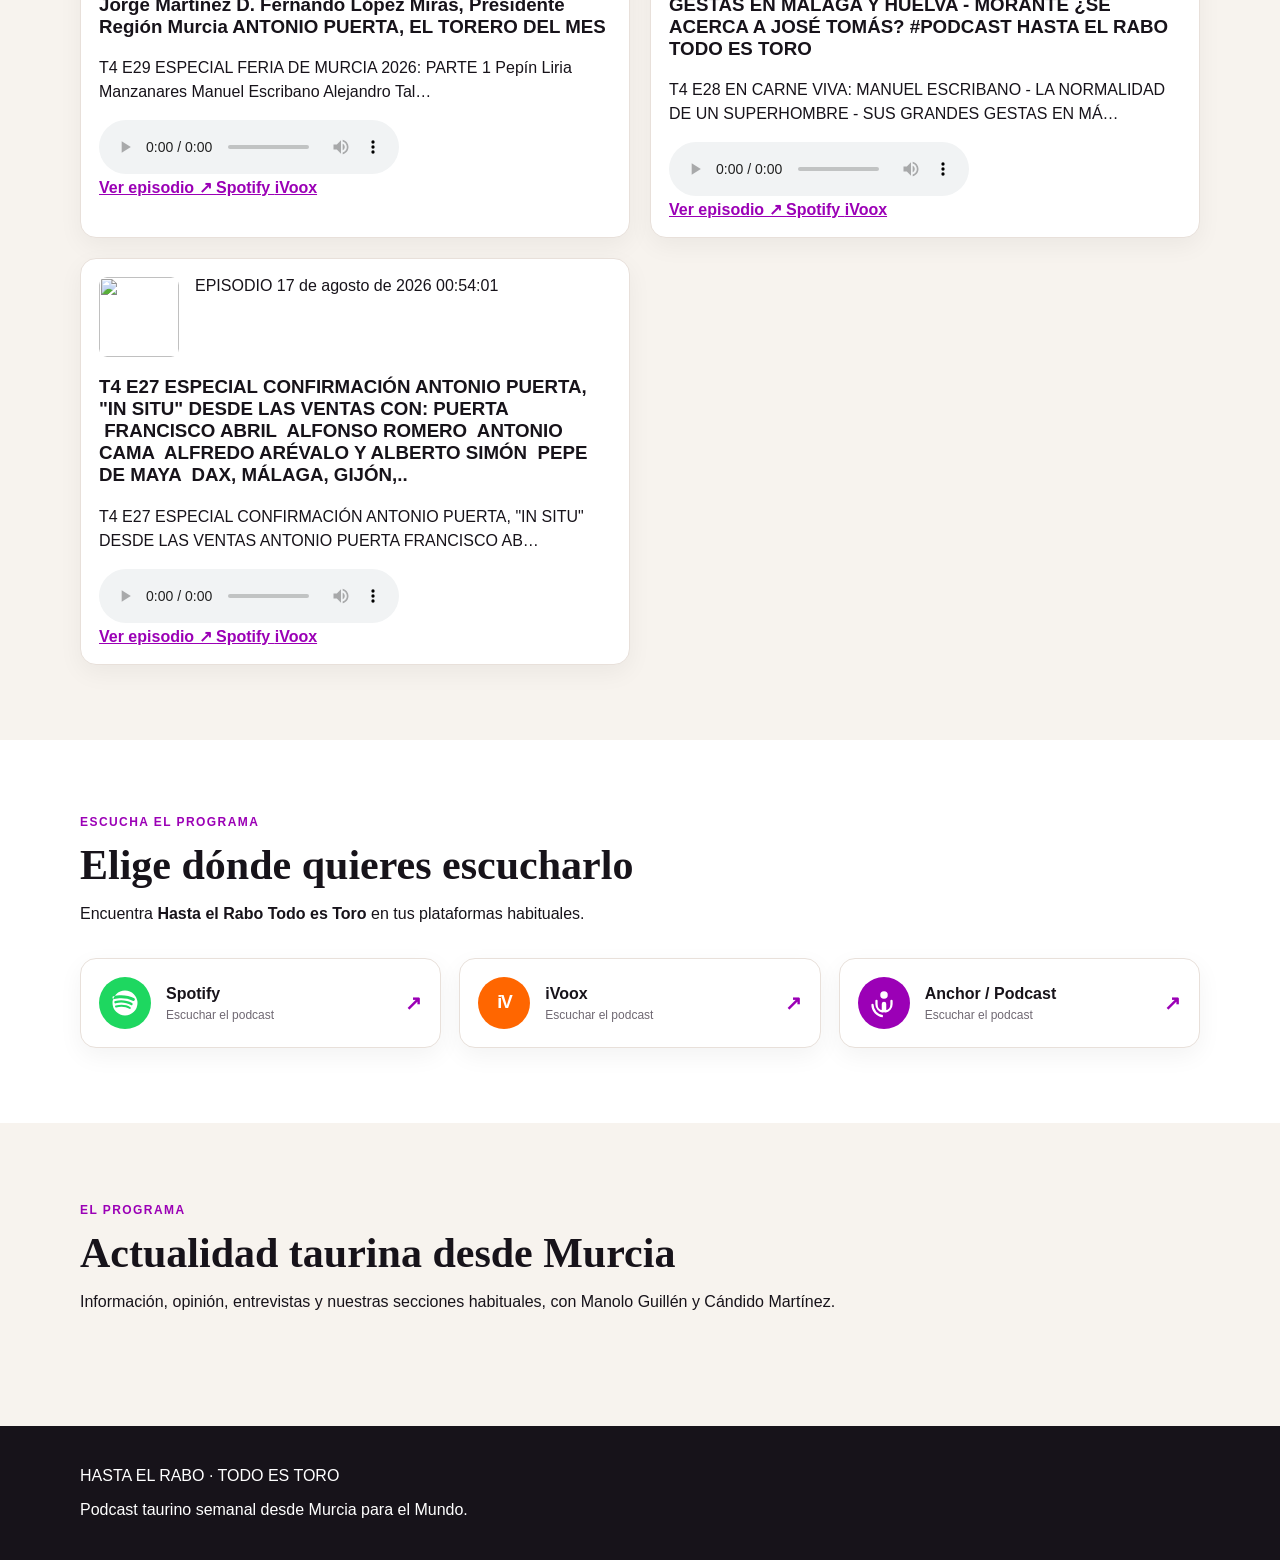
==== commit 67ee9a82: "Update stylesheet version and button styles Updated the stylesheet version and modified button style" ====
--- a/index.html
+++ b/index.html
@@ -10,27 +10,17 @@
 
   <link rel="icon" href="favicon.svg" type="image/svg+xml">
 
-  <link rel="stylesheet" href="styles.css?v=13">
+  <link rel="stylesheet" href="styles.css?v=14">
 
   <style>
-    /* Botón del libro con imagen integrada a ancho completo */
-    .hero-actions {
-      display: flex;
-      align-items: flex-start;
-      gap: 20px;
-      flex-wrap: wrap;
-    }
-
     .btn-libro {
-      display: flex;
-      flex-direction: column;
-      align-items: stretch;
-      width: 100%;
+      display: block;
       max-width: 340px;
+      margin: 0;
       padding: 0;
       border-radius: 16px;
       overflow: hidden;
-      background: var(--purple, #9b00b6);
+      background: #9b00b6;
       color: #fff;
       text-decoration: none;
       box-shadow: 0 10px 28px rgba(155, 0, 182, 0.28);
@@ -38,7 +28,7 @@
     }
 
     .btn-libro:hover {
-      background: var(--purple-dark, #730087);
+      background: #730087;
       transform: translateY(-3px);
       box-shadow: 0 14px 34px rgba(155, 0, 182, 0.38);
     }
@@ -47,15 +37,312 @@
       display: block;
       width: 100%;
       height: auto;
-      object-fit: cover;
-      border-radius: 0;
+      border: 0;
     }
 
     .btn-libro span {
       display: block;
-      padding: 14px 18px;
+      padding: 14px 16px;
       font-size: 13px;
       font-weight: 900;
       text-align: center;
       line-height: 1.35;
-      letter-spacing: 0.
+      color: #fff;
+    }
+
+    @media (max-width: 800px) {
+      .btn-libro {
+        max-width: 100%;
+      }
+    }
+  </style>
+</head>
+
+<body>
+
+<header class="topbar">
+  <div class="wrap topbar-inner">
+
+    <a class="brand" href="#inicio" aria-label="Hasta el Rabo Todo es Toro">
+      HASTA EL RABO <span>TODO ES TORO</span>
+    </a>
+
+    <nav aria-label="Navegación principal">
+      <a href="#episodios">Episodios</a>
+      <a href="#escuchar">Escuchar</a>
+      <a href="#programa">El programa</a>
+    </nav>
+
+  </div>
+</header>
+
+<main id="inicio">
+
+<section class="hero">
+  <div class="wrap">
+
+    <div class="logo-card">
+      <img
+        src="hero.jpg"
+        alt="Hasta el Rabo Todo es Toro"
+        class="logo"
+      >
+    </div>
+
+    <div class="hero-copy">
+
+      <p class="kicker">
+        PODCAST TAURINO · DESDE MURCIA PARA EL MUNDO
+      </p>
+
+      <h1>
+        Hasta el Rabo<br>
+        <em>Todo es Toro</em>
+      </h1>
+
+      <p class="intro">
+        <strong>
+          El mejor Podcast taurino semanal<br>
+          desde Murcia para el Mundo.
+        </strong>
+      </p>
+
+      <p class="intro">
+        Este es el nuevo programa de radio taurino semanal
+        de actualidad taurina. De la mano del periodista
+        Manolo Guillén, con la colaboración de Cándido Martínez.
+      </p>
+
+      <p class="intro">
+        Información, opinión, entrevistas y nuestras secciones habituales.
+      </p>
+
+      <div class="hero-actions">
+        <a class="btn-libro" href="libroases/">
+          <img src="IMG_20261002_003037.jpg" alt="Ases de Espadas - Manolo Guillén">
+          <span>LIBRO ASES DE ESPADAS, SOBRE LA SUERTE DE MATAR</span>
+        </a>
+      </div>
+
+    </div>
+  </div>
+</section>
+
+
+<section id="episodios" class="episodes-section">
+
+  <div class="wrap">
+
+    <div class="section-heading episode-heading">
+
+      <div>
+        <p class="kicker">
+          LOS 5 MÁS RECIENTES
+        </p>
+
+        <h2>
+          Últimos episodios
+        </h2>
+      </div>
+
+      <div class="rss-note">
+
+        <p>
+          Mostramos aquí solo los 5 episodios más recientes.
+        </p>
+
+        <a
+          class="previous-episodes-button"
+          href="episodios.html"
+        >
+          <span>
+            VER TODOS LOS PROGRAMAS
+          </span>
+
+          <strong>
+            →
+          </strong>
+        </a>
+
+      </div>
+    </div>
+
+    <div
+      id="episodes"
+      class="episodes-grid"
+      aria-live="polite"
+    >
+      <div class="loading-card">
+        Cargando los últimos episodios…
+      </div>
+    </div>
+
+  </div>
+</section>
+
+
+<section id="escuchar" class="listen-section">
+
+  <div class="wrap">
+
+    <div class="section-heading">
+
+      <p class="kicker">
+        ESCUCHA EL PROGRAMA
+      </p>
+
+      <h2>
+        Elige dónde quieres escucharlo
+      </h2>
+
+      <p>
+        Encuentra
+        <strong>Hasta el Rabo Todo es Toro</strong>
+        en tus plataformas habituales.
+      </p>
+
+    </div>
+
+    <div class="platform-grid platform-grid-3">
+
+      <a
+        class="platform spotify"
+        href="https://open.spotify.com/s/gckqUoL"
+        target="_blank"
+        rel="noopener"
+      >
+
+        <span
+          class="platform-icon spotify-icon"
+          aria-hidden="true"
+        >
+          <svg
+            viewBox="0 0 24 24"
+            xmlns="http://www.w3.org/2000/svg"
+          >
+            <path
+              fill="currentColor"
+              d="M12 2a10 10 0 1 0 0 20 10 10 0 0 0 0-20Zm4.58 14.42a.75.75 0 0 1-1.03.25c-2.83-1.73-6.39-2.12-10.58-1.16a.75.75 0 1 1-.34-1.46c4.59-1.05 8.52-.61 11.7 1.33.35.21.46.67.25 1.04Zm1.38-3.07a.94.94 0 0 1-1.29.31c-3.24-1.99-8.18-2.57-12.01-1.4a.94.94 0 1 1-.55-1.8c4.38-1.33 9.84-.68 13.54 1.59.44.27.58.85.31 1.3Zm.12-3.2C14.19 7.86 7.4 7.64 3.47 8.83a1.13 1.13 0 1 1-.65-2.16c4.52-1.37 12.04-1.09 16.61 1.62a1.13 1.13 0 0 1-1.35 1.86Z"
+            />
+          </svg>
+        </span>
+
+        <span class="platform-text">
+          <strong>Spotify</strong>
+          <small>Escuchar el podcast</small>
+        </span>
+
+        <b>↗</b>
+
+      </a>
+
+
+      <a
+        class="platform ivoox"
+        href="https://www.ivoox.com/podcast-hasta-el-rabo-todo-es-toro_sq_f11846541_amp_1.html"
+        target="_blank"
+        rel="noopener"
+      >
+
+        <span
+          class="platform-icon ivoox-icon"
+          aria-hidden="true"
+        >
+          iV
+        </span>
+
+        <span class="platform-text">
+          <strong>iVoox</strong>
+          <small>Escuchar el podcast</small>
+        </span>
+
+        <b>↗</b>
+
+      </a>
+
+
+      <a
+        class="platform anchor"
+        href="https://anchor.fm/hastaelrabo"
+        target="_blank"
+        rel="noopener"
+      >
+
+        <span
+          class="platform-icon podcast-icon"
+          aria-hidden="true"
+        >
+          <svg
+            viewBox="0 0 24 24"
+            xmlns="http://www.w3.org/2000/svg"
+          >
+            <path
+              fill="currentColor"
+              d="M12 2.5a3 3 0 1 0 0 6 3 3 0 0 0 0-6Zm0 8.5a1.8 1.8 0 0 0-1.8 1.8v4.9a1.8 1.8 0 1 0 3.6 0v-4.9A1.8 1.8 0 0 0 12 11Zm-5.1-.8a.9.9 0 0 0-1.8 0v2.7a6.9 6.9 0 0 0 5.9 6.82v-1.84a5.08 5.08 0 0 1-4.1-4.98v-2.7Zm10.2 0v2.7a5.08 5.08 0 0 1-4.1 4.98v1.84a6.9 6.9 0 0 0 5.9-6.82v-2.7a.9.9 0 0 0-1.8 0ZM3.7 13.4a.9.9 0 0 0-1.8 0 10.1 10.1 0 0 0 9.2 10.04V21.6A8.3 8.3 0 0 1 3.7 13.4Z"
+            />
+          </svg>
+        </span>
+
+        <span class="platform-text">
+          <strong>Anchor / Podcast</strong>
+          <small>Escuchar el podcast</small>
+        </span>
+
+        <b>↗</b>
+
+      </a>
+
+    </div>
+  </div>
+</section>
+
+
+<section id="programa" class="about-section">
+
+  <div class="wrap">
+
+    <div class="section-heading">
+
+      <p class="kicker">
+        EL PROGRAMA
+      </p>
+
+      <h2>
+        Actualidad taurina desde Murcia
+      </h2>
+
+      <p>
+        Información, opinión, entrevistas y nuestras secciones habituales,
+        con Manolo Guillén y Cándido Martínez.
+      </p>
+
+    </div>
+
+  </div>
+
+</section>
+
+</main>
+
+
+<footer class="footer">
+
+  <div class="wrap">
+
+    <p>
+      HASTA EL RABO · TODO ES TORO
+    </p>
+
+    <p>
+      Podcast taurino semanal desde Murcia para el Mundo.
+    </p>
+
+  </div>
+
+</footer>
+
+
+<script src="script.js?v=9"></script>
+
+</body>
+</html>
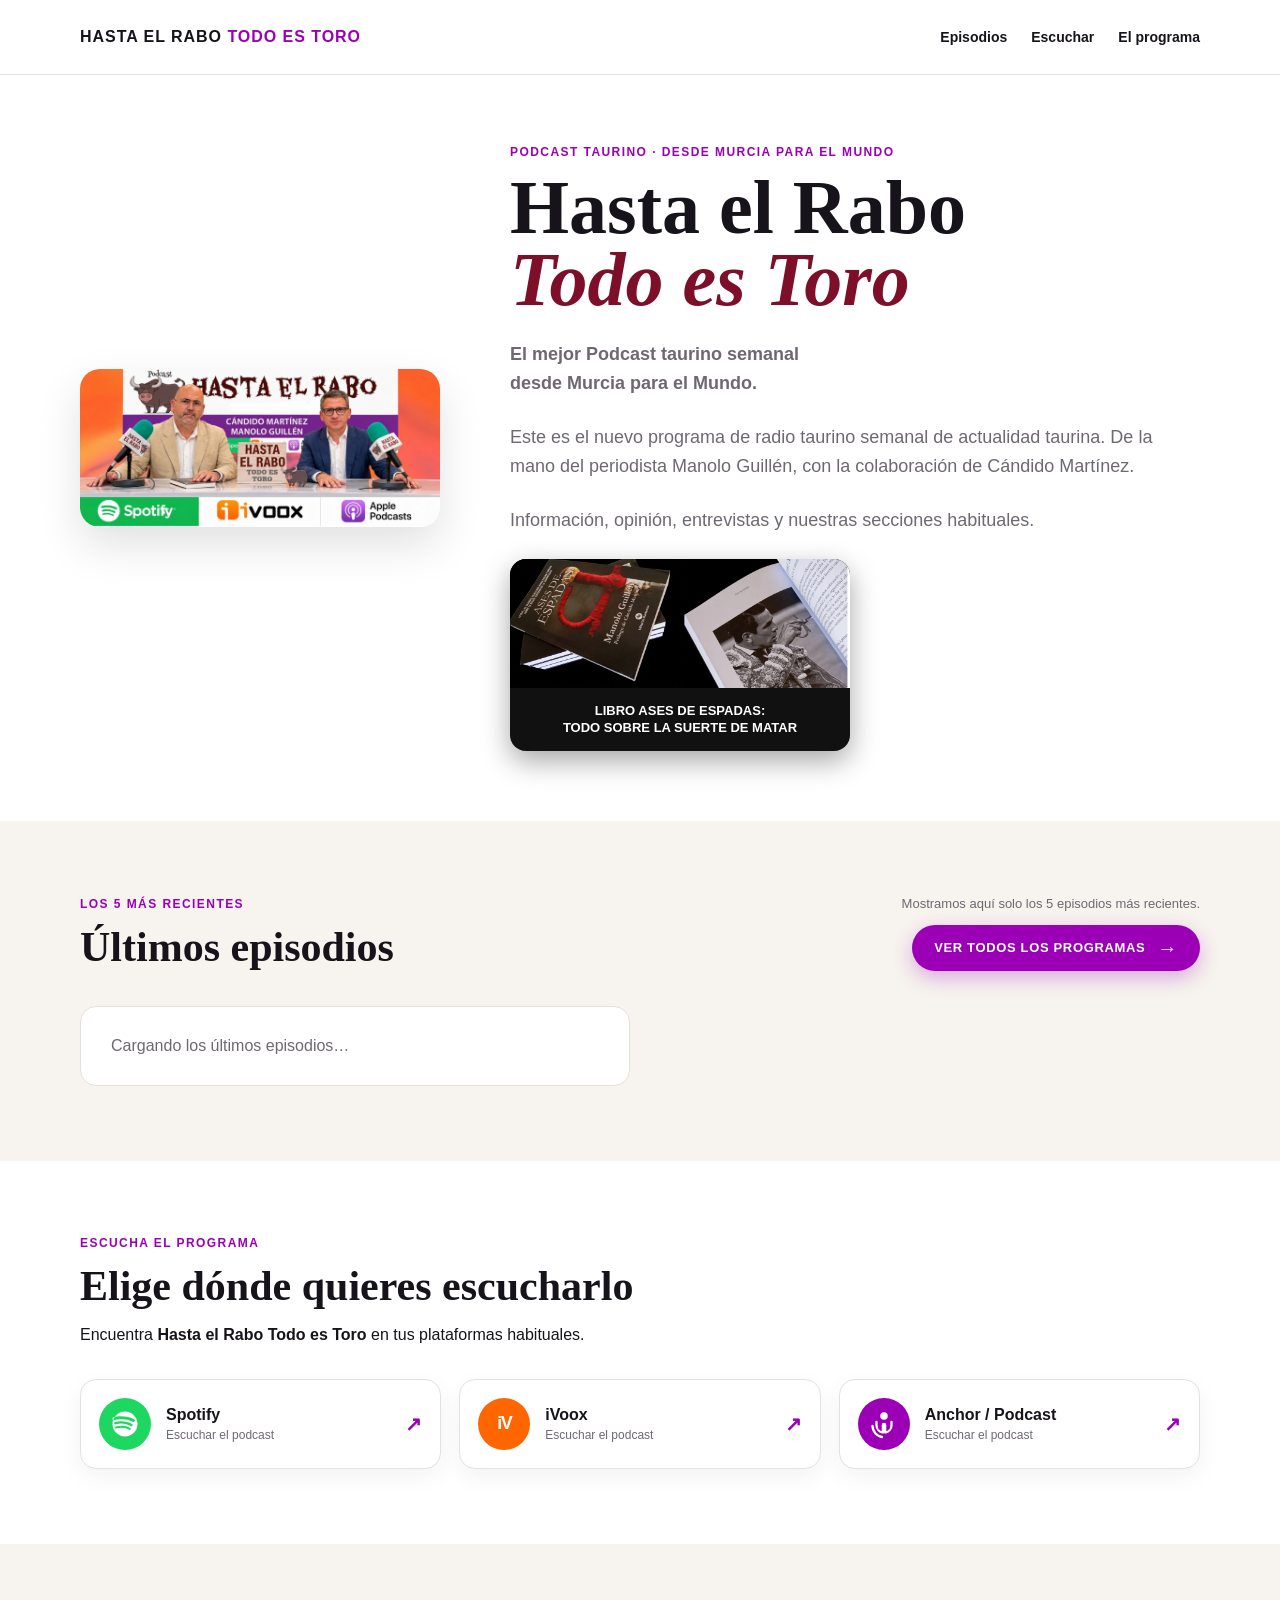
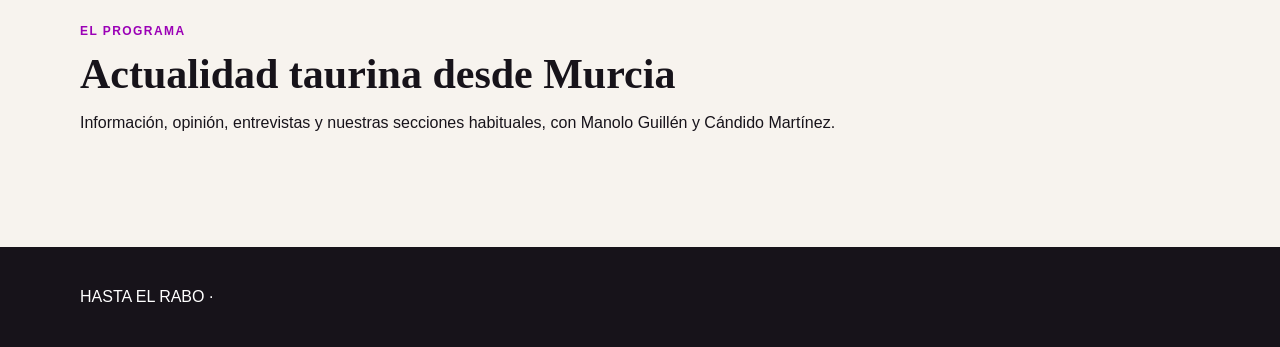
==== commit 85d7ca7b: "Update styles and content in index.html" ====
--- a/index.html
+++ b/index.html
@@ -10,7 +10,7 @@
 
   <link rel="icon" href="favicon.svg" type="image/svg+xml">
 
-  <link rel="stylesheet" href="styles.css?v=14">
+  <link rel="stylesheet" href="styles.css?v=15">
 
   <style>
     .btn-libro {
@@ -20,17 +20,17 @@
       padding: 0;
       border-radius: 16px;
       overflow: hidden;
-      background: #9b00b6;
+      background: #111;
       color: #fff;
       text-decoration: none;
-      box-shadow: 0 10px 28px rgba(155, 0, 182, 0.28);
+      box-shadow: 0 10px 28px rgba(0, 0, 0, 0.35);
       transition: transform 0.2s ease, box-shadow 0.2s ease, background 0.2s ease;
     }
 
     .btn-libro:hover {
-      background: #730087;
+      background: #000;
       transform: translateY(-3px);
-      box-shadow: 0 14px 34px rgba(155, 0, 182, 0.38);
+      box-shadow: 0 14px 34px rgba(0, 0, 0, 0.45);
     }
 
     .btn-libro img {
@@ -120,7 +120,7 @@
       <div class="hero-actions">
         <a class="btn-libro" href="libroases/">
           <img src="IMG_20261002_003037.jpg" alt="Ases de Espadas - Manolo Guillén">
-          <span>LIBRO ASES DE ESPADAS, SOBRE LA SUERTE DE MATAR</span>
+          <span>LIBRO ASES DE ESPADAS:<br>TODO SOBRE LA SUERTE DE MATAR</span>
         </a>
       </div>
 
@@ -330,19 +330,4 @@
   <div class="wrap">
 
     <p>
-      HASTA EL RABO · TODO ES TORO
-    </p>
-
-    <p>
-      Podcast taurino semanal desde Murcia para el Mundo.
-    </p>
-
-  </div>
-
-</footer>
-
-
-<script src="script.js?v=9"></script>
-
-</body>
-</html>
+      HASTA EL RABO ·
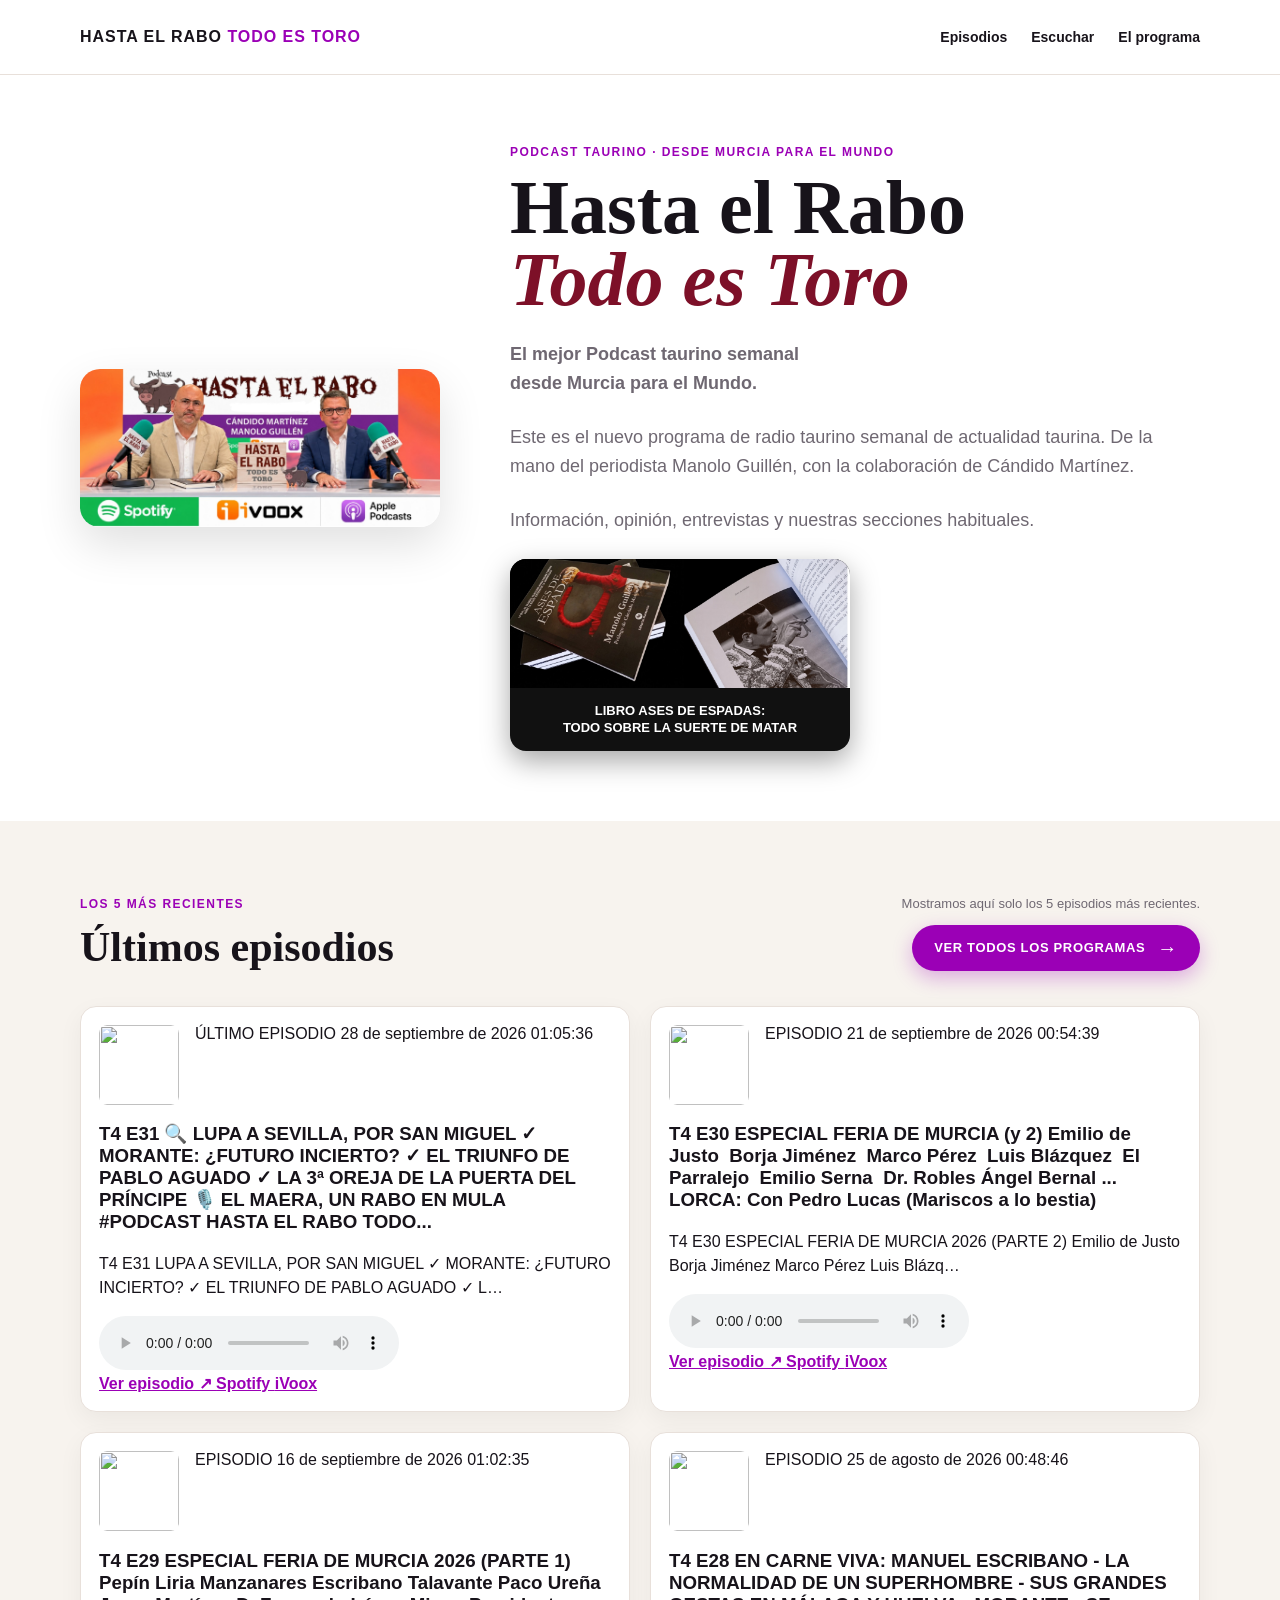
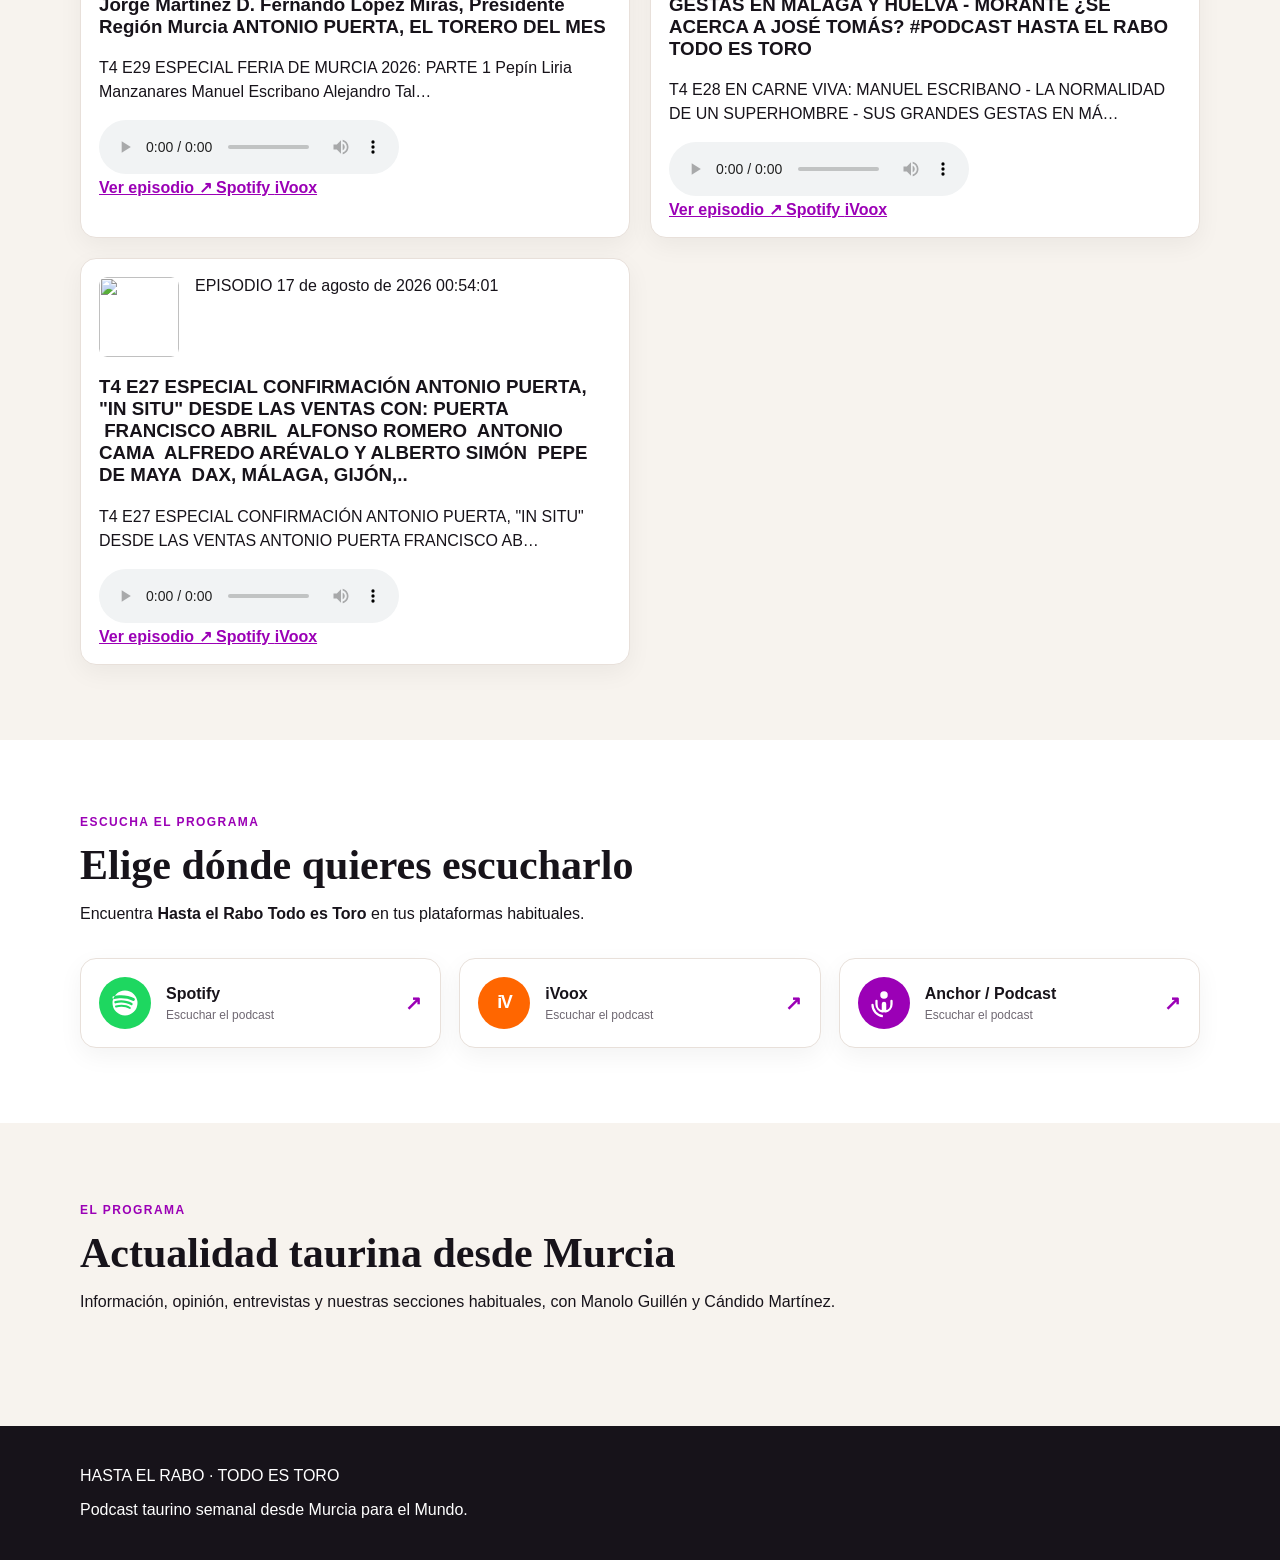
==== commit bee626da: "Update footer text in index.html" ====
--- a/index.html
+++ b/index.html
@@ -330,4 +330,19 @@
   <div class="wrap">
 
     <p>
-      HASTA EL RABO ·
+      HASTA EL RABO · TODO ES TORO
+    </p>
+
+    <p>
+      Podcast taurino semanal desde Murcia para el Mundo.
+    </p>
+
+  </div>
+
+</footer>
+
+
+<script src="script.js?v=9"></script>
+
+</body>
+</html>
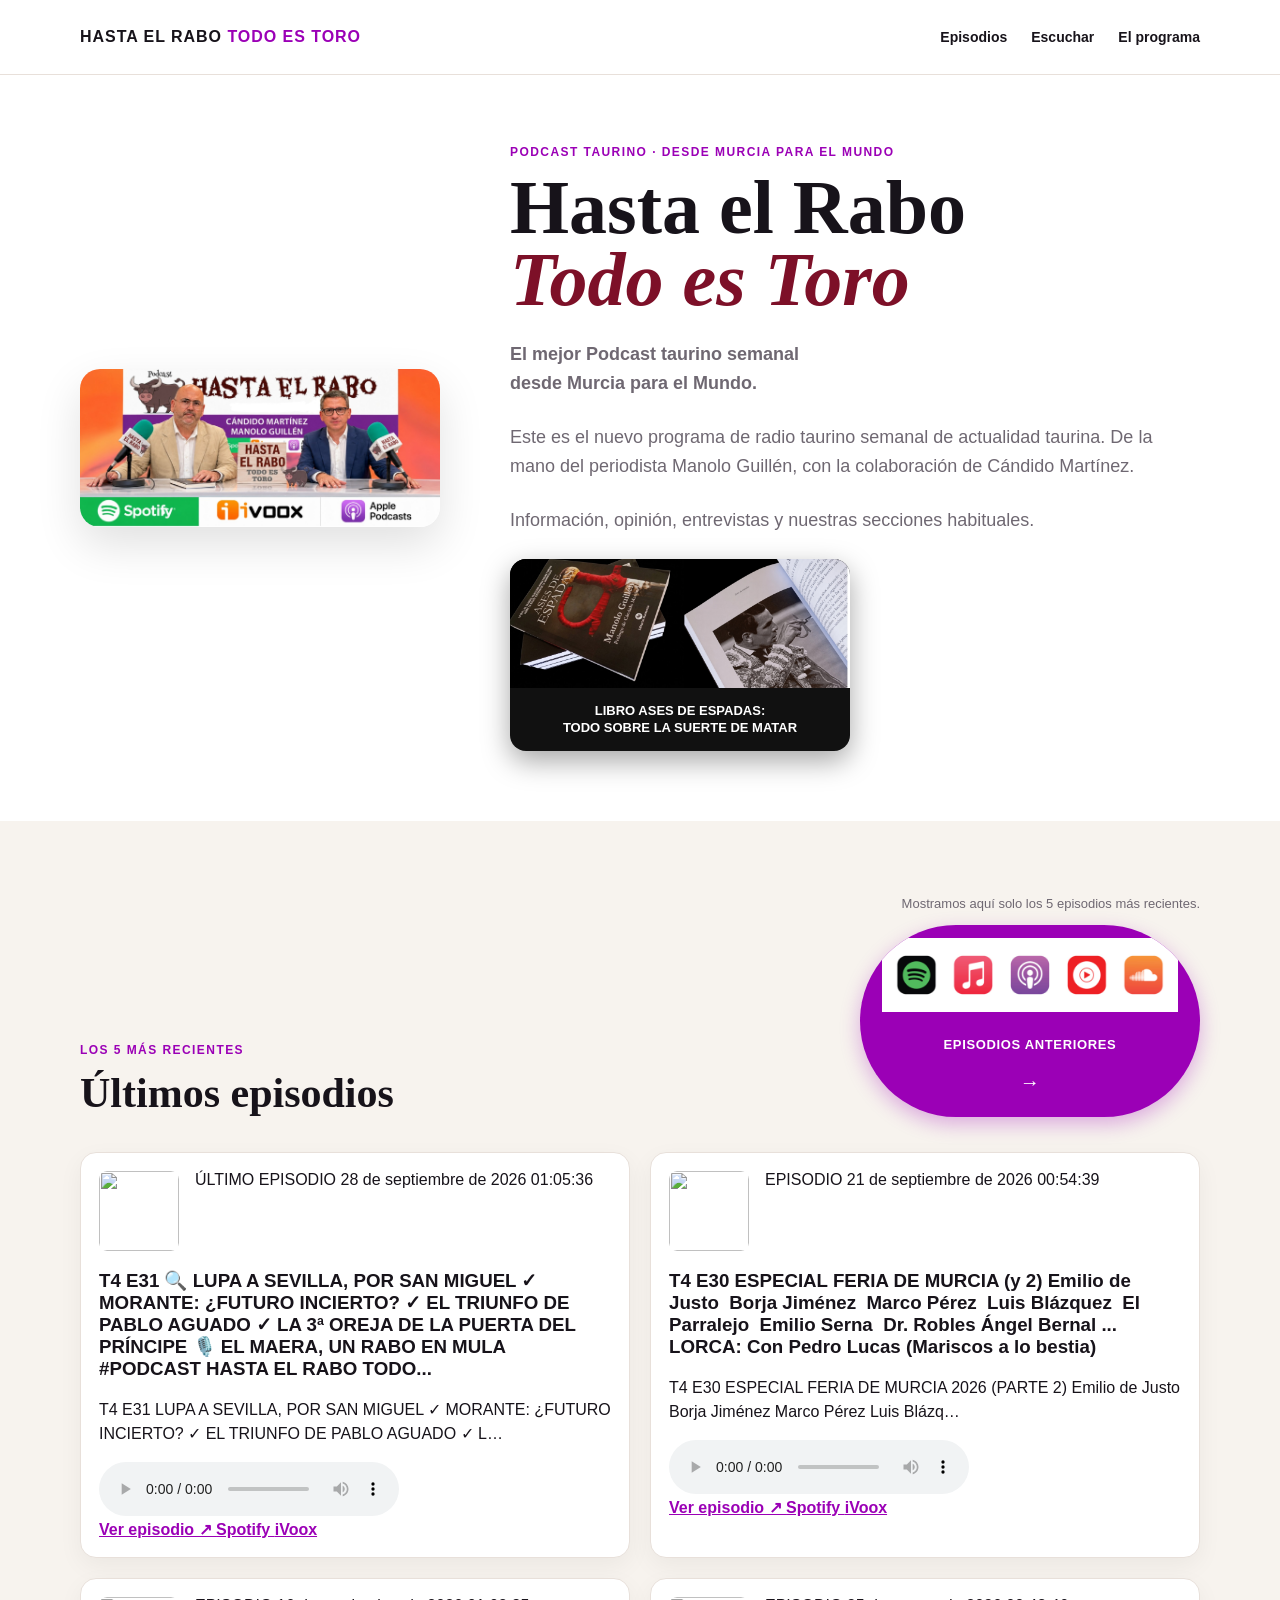
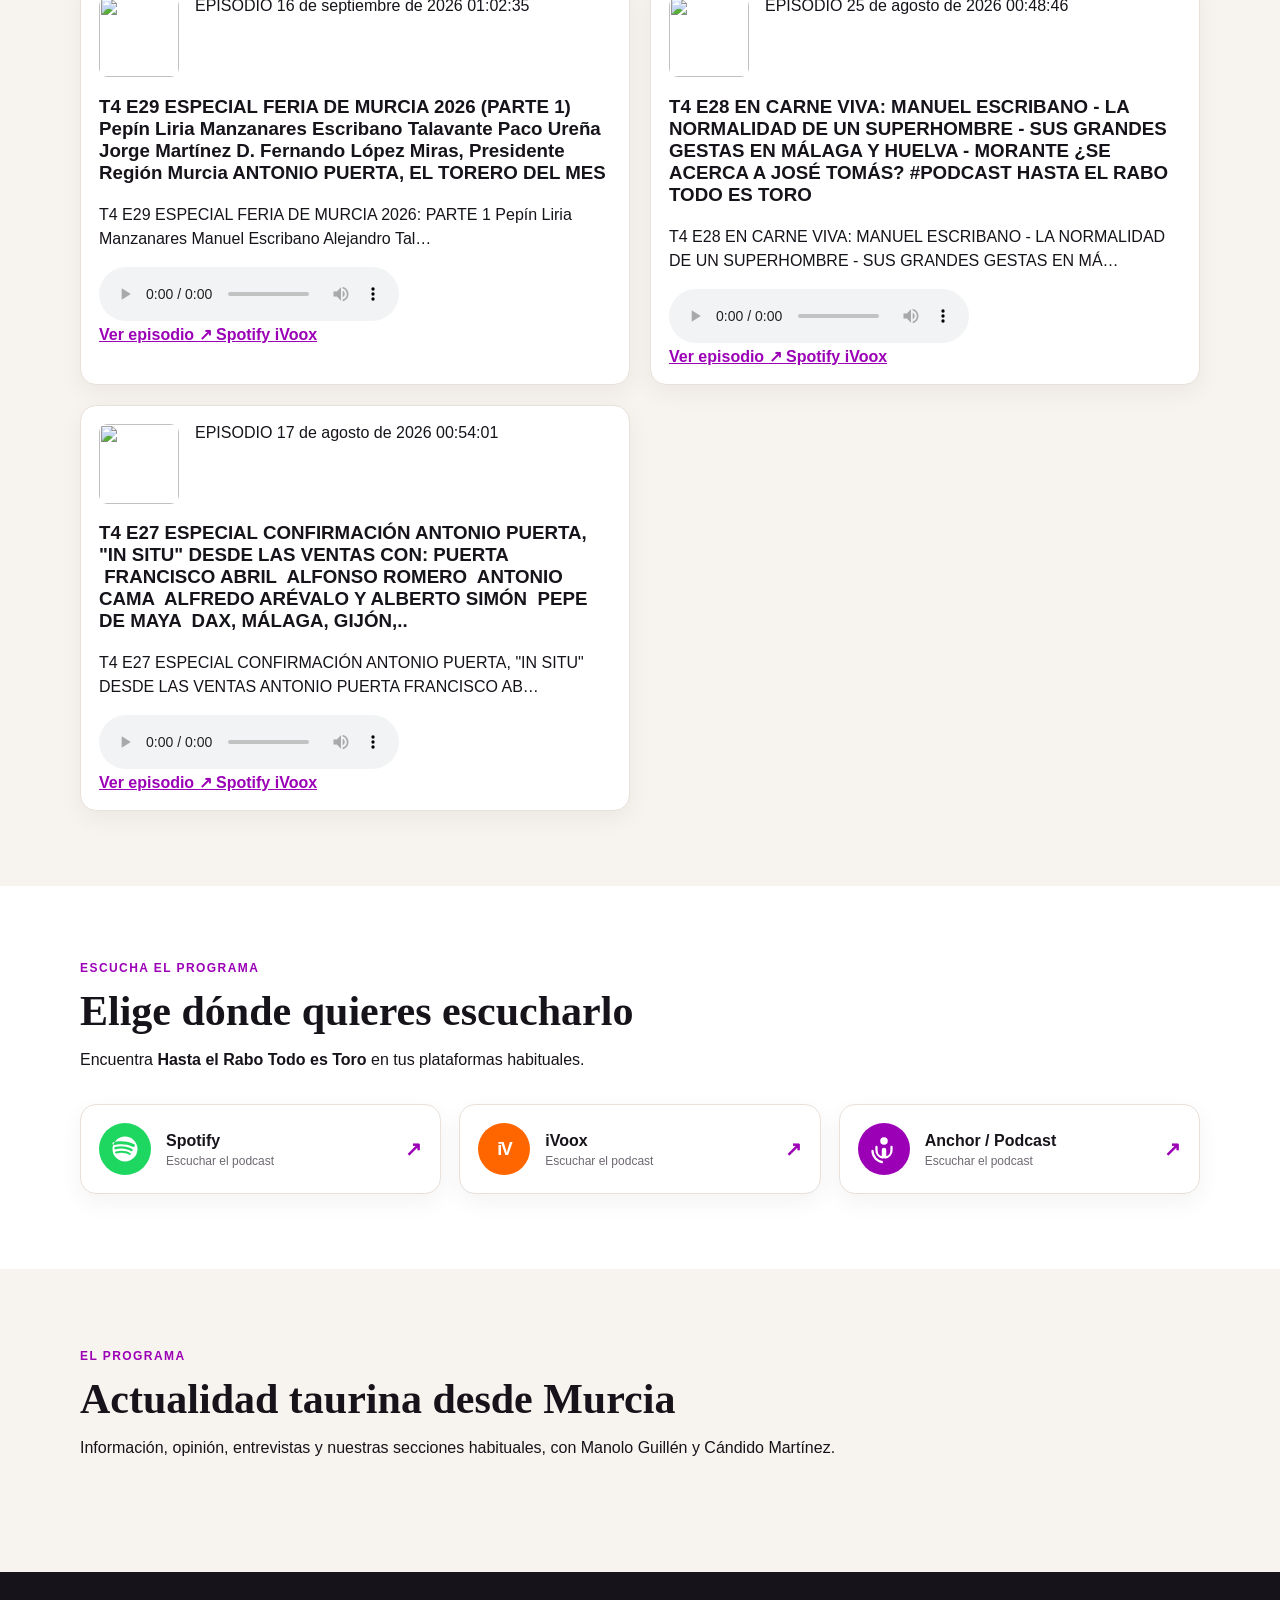
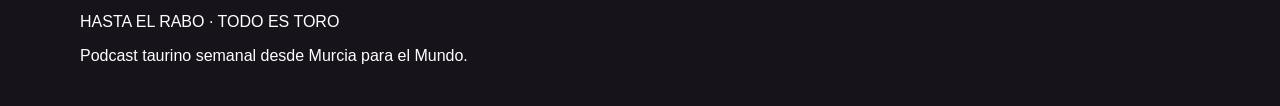
==== commit 5e10d9cd: "Add previous episodes button with styling" ====
--- a/index.html
+++ b/index.html
@@ -50,9 +50,68 @@
       color: #fff;
     }
 
+    /* BOTÓN EPISODIOS ANTERIORES */
+
+    .previous-episodes-button {
+      display: inline-flex;
+      flex-direction: column;
+      align-items: stretch;
+      justify-content: center;
+      width: 340px;
+      max-width: 100%;
+      padding: 0;
+      overflow: hidden;
+      border-radius: 16px;
+      background: #8b00a8;
+      color: #fff;
+      text-decoration: none;
+      box-shadow: 0 7px 20px rgba(155, 0, 182, 0.30);
+      transition: transform 0.2s ease, background 0.2s ease, box-shadow 0.2s ease;
+    }
+
+    .previous-episodes-button:hover {
+      background: #72008b;
+      color: #fff;
+      transform: translateY(-2px);
+      box-shadow: 0 10px 25px rgba(155, 0, 182, 0.38);
+    }
+
+    .previous-episodes-button img {
+      display: block;
+      width: 100%;
+      height: auto;
+      margin: 0;
+      padding: 0;
+      border: 0;
+    }
+
+    .previous-episodes-button span {
+      display: block;
+      padding: 13px 18px 5px;
+      color: #fff;
+      text-align: center;
+      font-size: 13px;
+      font-weight: 900;
+      line-height: 1.25;
+      letter-spacing: 0.05em;
+    }
+
+    .previous-episodes-button strong {
+      display: block;
+      padding: 2px 18px 12px;
+      color: #fff;
+      text-align: center;
+      font-size: 20px;
+      line-height: 1;
+    }
+
     @media (max-width: 800px) {
       .btn-libro {
         max-width: 100%;
+      }
+
+      .previous-episodes-button {
+        width: 100%;
       }
     }
   </style>
@@ -128,7 +187,6 @@
   </div>
 </section>
 
-
 <section id="episodios" class="episodes-section">
 
   <div class="wrap">
@@ -155,8 +213,13 @@
           class="previous-episodes-button"
           href="episodios.html"
         >
+          <img
+            src="360_F_1922183307_BQtPo3uOimpN7UDLidmJ1RUTG5sYNs2t.jpg"
+            alt="Spotify, Apple Podcasts, iVoox, Podimo y SoundCloud"
+          >
+
           <span>
-            VER TODOS LOS PROGRAMAS
+            EPISODIOS ANTERIORES
           </span>
 
           <strong>
@@ -179,7 +242,6 @@
 
   </div>
 </section>
-
 
 <section id="escuchar" class="listen-section">
 
@@ -236,7 +298,6 @@
 
       </a>
 
-
       <a
         class="platform ivoox"
         href="https://www.ivoox.com/podcast-hasta-el-rabo-todo-es-toro_sq_f11846541_amp_1.html"
@@ -259,7 +320,6 @@
         <b>↗</b>
 
       </a>
-
 
       <a
         class="platform anchor"
@@ -296,7 +356,6 @@
   </div>
 </section>
 
-
 <section id="programa" class="about-section">
 
   <div class="wrap">
@@ -319,11 +378,9 @@
     </div>
 
   </div>
-
 </section>
 
 </main>
-
 
 <footer class="footer">
 
@@ -341,7 +398,6 @@
 
 </footer>
 
-
 <script src="script.js?v=9"></script>
 
 </body>
